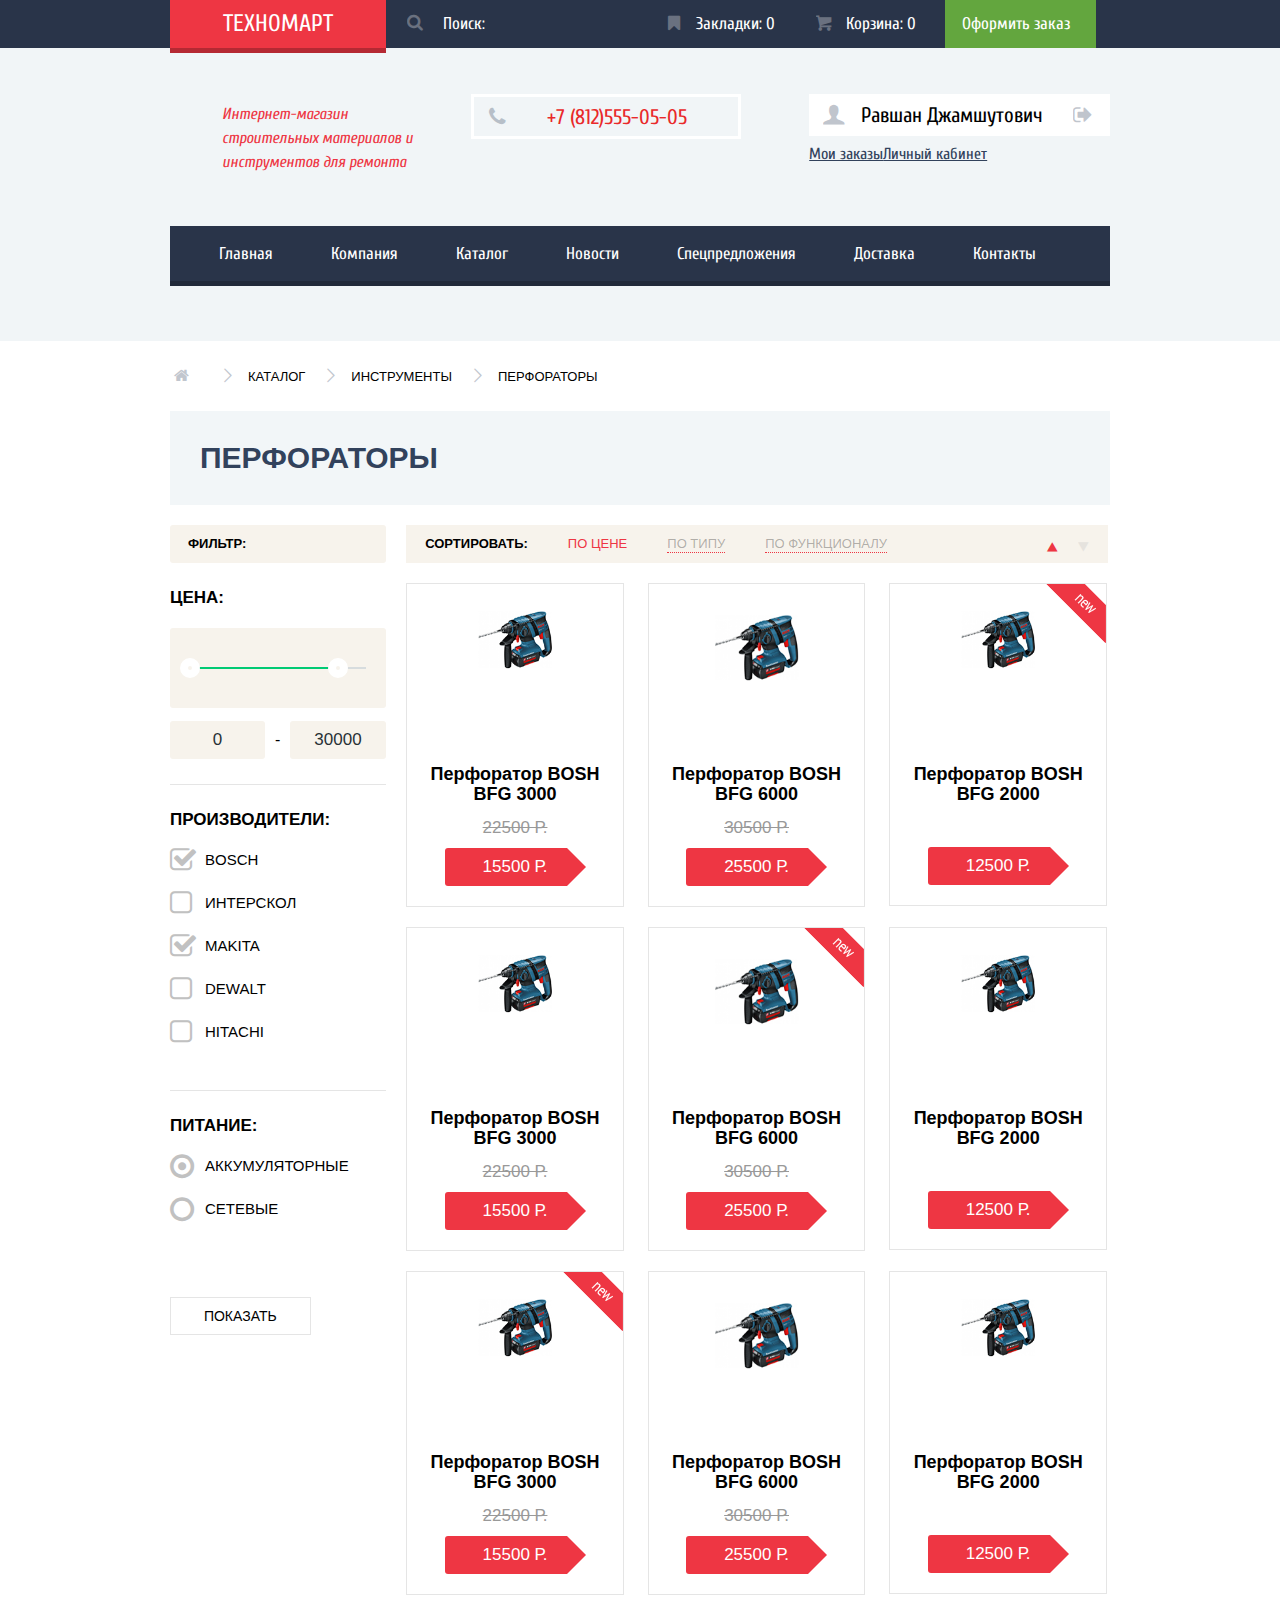
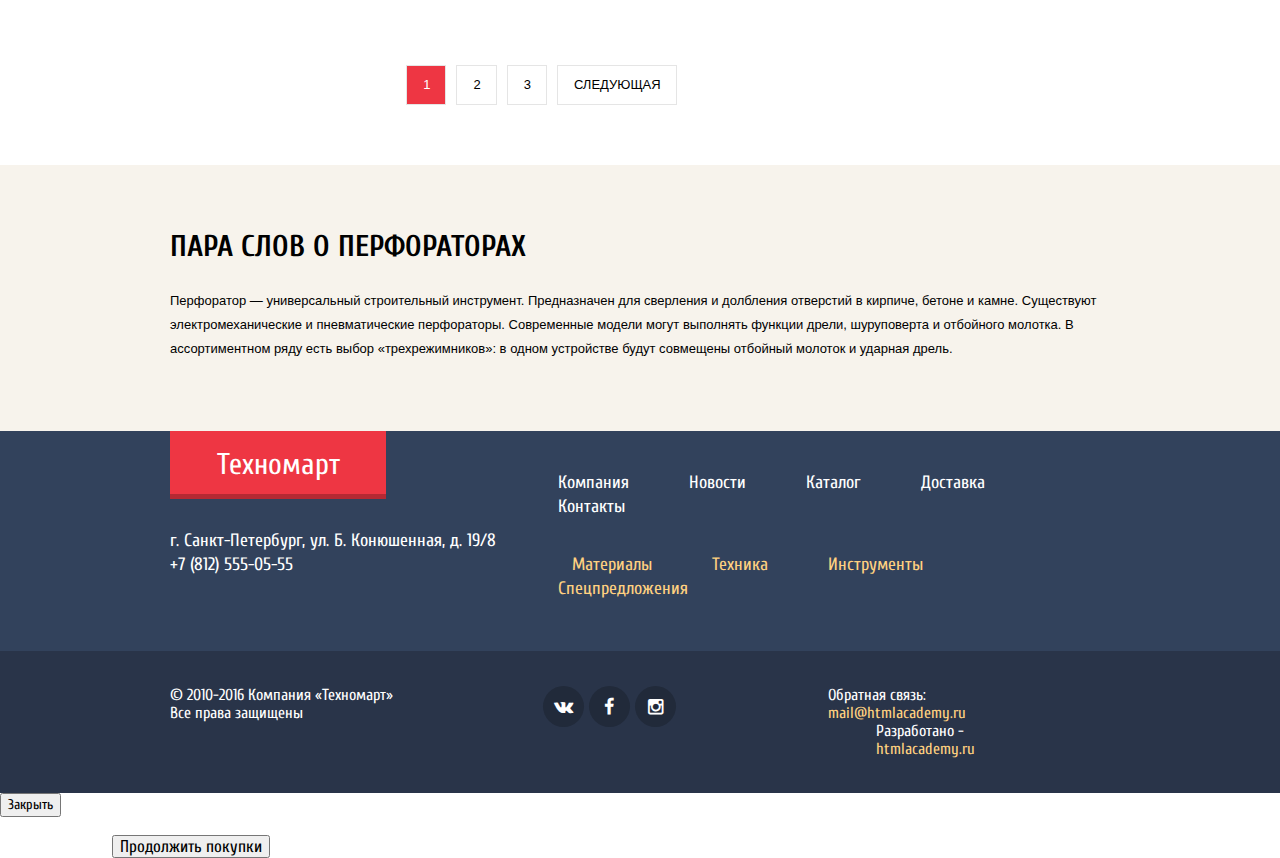
==== catalog-perforator.html @ 3d369505 "changes logged user" ====
<!DOCTYPE html>
<html>
  <head>
    <meta charset="utf-8">
    <meta http-equiv="X-UA-Compatible" content="IE=edge,chrome=1">
    <title>Техномарт</title>
    <meta name="description" content="">
    <meta name="viewport" content="width=device-width">
    <link href="https://fonts.googleapis.com/css?family=Cuprum:400,400i,700,700i&subset=cyrillic" rel="stylesheet">
    <link href="https://fonts.googleapis.com/css?family=PT+Sans:400,700&subset=cyrillic" rel="stylesheet">
    <link rel="stylesheet" href="css/normalize.css">
    <link rel="stylesheet" href="css/style.css">
  </head>
  <body>
    <header class="page-header page-header--catalog">
     <div class="header-user-order clearfix">
      <div class="container">
        <div class="page-title">
          <a href="#" class="index-link">Техномарт</a>
        </div>
        <div class="search-form icon-search">
          <form action="#" method="get">
            <input  class="search-input" type="search" id="search" value="Поиск: ">
            <label for="search"></label>
          </form>
        </div>
        <a href="bookmarks.html" class="user-bookmarks icon-bookmark">Закладки: <span class="bookmarks-value">0</span></a>
        <a href="basket.html" class="user-basket icon-basket">Корзина: <span class="basket-value">0</span></a>        <a href="order.html" class="user-order-btn">Оформить заказ</a>
      </div>
     </div>
     <div class="container">
      <div class="header-user-block clearfix">
        <div class="shop-title">
          <p>Интернет-магазин строительных материалов и инструментов для ремонта<p>
        </div>
        <div class="shop-contact">
          <a href="tel:812 555 05 05" class="contact-phone icon-phone">+7 (812)555-05-05</a>
          <p class="contact-address">г. Санкт-Петербург, ул. Б. Конюшенная, д. 19/8</p>
        </div>
        <div class="shop-login" style="display: none;">
          <a href="#" class="btn login icon-login">Войти</a>
          <a href="#" class="btn register">Регистрация</a>
        </div>
        <div class="shop-logged">
          <a href="#" class="login icon-user">Равшан Джамшутович</a>
          <a href="#" class="logged-link order">Мои заказы</a>
          <span class="logged-link dotted"></span>
          <a href="#" class="logged-link account">Личный кабинет</a>
        </div>
      </div>
      <div class="header-page-menu">
        <nav class="header-menu">
          <ul>
            <li><a href="index.html">Главная</a></li>
            <li><a href="#">Компания</a></li>
            <li><a href="catalog.html">Каталог</a></li>
            <li><a href="#">Новости</a></li>
            <li><a href="#">Спецпредложения</a></li>
            <li><a href="#">Доставка</a></li>
            <li><a href="#">Контакты</a></li>
          </ul>
        </nav>
      </div>
     </div>
    </header>
    <main class="container">
      <nav class="breadcrumb">
        <a href="#" class="icon-home"></a>
        <a href="catalog.html" class="breadcrumb-link icon-right">Каталог</a>
        <a href="#" class="breadcrumb-link icon-right">Инструменты</a>
        <a class="breadcrumb-link icon-right">Перфораторы</a>
      </nav>
      <section class="page-content page-content--catalog clearfix">
        <h1 class="content-title">Перфораторы</h1>
        <aside class="content-filter ">
          <h2 class="filter-title">Фильтр:</h2>
          <form action="#" class="filter-product" method="get">
            <fieldset class="filter price-filter">
              <legend>Цена:</legend>
              <div class="range-controls">
                <div class="scale">
                  <div class="bar"></div>
                </div>
                <div class="toggle toggle-min"></div>
                <div class="toggle toggle-max"></div>
              </div>
              <div class="price-controls">
                <label for="min-price"><input type="text" name="min-price" id="min-price" value="0"></label>
                <span class="separator">-</span>
                <label for="max-price"><input type="text" name="max-price" id="max-price" value="30000"></label>
              </div>
            </fieldset>
            <fieldset class="filter filter-maker">
              <legend>Производители:</legend>
              <input class="maker-check" type="checkbox" name="maker" id="check-1" checked>
              <label for="check-1">Bosch</label>
              <input class="maker-check" type="checkbox" name="maker" id="check-2">
              <label for="check-2">Интерскол</label>
              <input class="maker-check" type="checkbox" name="maker" id="check-3" checked>
              <label for="check-3">Makita</label>
              <input class="maker-check" type="checkbox" name="maker" id="check-4">
              <label  for="check-4">Dewalt</label>
              <input class="maker-check" type="checkbox" name="maker" id="check-5">
              <label for="check-5">Hitachi</label>
            </fieldset>
            <fieldset class="filter filter-power">
              <legend>Питание:</legend>
              <input class="power-radio" type="radio" name="power" id="radio-1" checked>
              <label for="radio-1">Аккумуляторные</label>
              <input class="power-radio" type="radio" name="power" id="radio-2">
              <label for="radio-2">Сетевые</label>
            </fieldset>
            <button class="btn-submit" type="submit">Показать</button>
          </form>
        </aside>
        <section class="catalog-block">
          <div class="catalog-sort">
            <h2 class="sort-title">Сортировать:</h2>
            <a class="sort-item active-sort" href="#">По цене</a>
            <a class="sort-item" href="#">По типу</a>
            <a class="sort-item" href="#">По функционалу</a>
            <div class="arrow-block">
              <a class="arrow-item icon-up-dir active-arrow" href="#" ></a>
              <a class="arrow-item icon-down-dir" href="#" ></a>
            </div>
		      </div>
		      <div class="catalog-items catalog-items--perforators">
		        <article class="catalog-item catalog-item--perforators">
              <div class="item-hover">
                <a href="#" class="item item-buy icon-basket">Купить</a>
                <a href="#" class="item item-bookmark">В закладки</a>
              </div>
              <div class="catalog-item-img">
                <img width="127" height="112" src="img/catalog-item-2.png" alt="Перфоратор BOSH BFG 9000">
              </div>
              <h3 class="catalog-item-title">Перфоратор BOSH BFG 3000</h3>
              <p class="discount">22500 Р.</p>
              <p class="price">15500 Р.</p>
            </article>
            <article class="catalog-item catalog-item--perforators">
              <div class="item-hover">
                <a href="#" class="item item-buy icon-basket">Купить</a>
                <a href="#" class="item item-bookmark">В закладки</a>
              </div>
              <div class="catalog-item-img">
                <img width="144" height="128" src="img/catalog-item-3.png" alt="Перфоратор BOSH BFG 6000">
              </div>
              <h3 class="catalog-item-title">Перфоратор BOSH BFG 6000</h3>
              <p class="discount">30500 Р.</p>
              <p class="price">25500 Р.</p>
            </article>
            <article class="catalog-item catalog-item--perforators new">
              <div class="item-hover">
                <a href="#" class="item item-buy icon-basket">Купить</a>
                <a href="#" class="item item-bookmark">В закладки</a>
              </div>
              <div class="catalog-item-img">
                <img width="127" height="112" src="img/catalog-item-2.png" alt="Перфоратор BOSH BFG 9000">
              </div>
              <h3 class="catalog-item-title">Перфоратор BOSH BFG 2000</h3>
              <p class="discount"></p>
              <p class="price">12500 Р.</p>
          </article>
          <article class="catalog-item catalog-item--perforators">
              <div class="item-hover">
                <a href="#" class="item item-buy icon-basket">Купить</a>
                <a href="#" class="item item-bookmark">В закладки</a>
              </div>
              <div class="catalog-item-img">
                <img width="127" height="112" src="img/catalog-item-2.png" alt="Перфоратор BOSH BFG 9000">
              </div>
              <h3 class="catalog-item-title">Перфоратор BOSH BFG 3000</h3>
              <p class="discount">22500 Р.</p>
              <p class="price">15500 Р.</p>
            </article>
            <article class="catalog-item catalog-item--perforators new">
              <div class="item-hover">
                <a href="#" class="item item-buy icon-basket">Купить</a>
                <a href="#" class="item item-bookmark">В закладки</a>
              </div>
              <div class="catalog-item-img">
                <img width="144" height="128" src="img/catalog-item-3.png" alt="Перфоратор BOSH BFG 6000">
              </div>
              <h3 class="catalog-item-title">Перфоратор BOSH BFG 6000</h3>
              <p class="discount">30500 Р.</p>
              <p class="price">25500 Р.</p>
            </article>
            <article class="catalog-item catalog-item--perforators">
              <div class="item-hover">
                <a href="#" class="item item-buy icon-basket">Купить</a>
                <a href="#" class="item item-bookmark">В закладки</a>
              </div>
              <div class="catalog-item-img">
                <img width="127" height="112" src="img/catalog-item-2.png" alt="Перфоратор BOSH BFG 9000">
              </div>
              <h3 class="catalog-item-title">Перфоратор BOSH BFG 2000</h3>
              <p class="discount"></p>
              <p class="price">12500 Р.</p>
          </article>
          <article class="catalog-item catalog-item--perforators new">
              <div class="item-hover">
                <a href="#" class="item item-buy icon-basket">Купить</a>
                <a href="#" class="item item-bookmark">В закладки</a>
              </div>
              <div class="catalog-item-img">
                <img width="127" height="112" src="img/catalog-item-2.png" alt="Перфоратор BOSH BFG 9000">
              </div>
              <h3 class="catalog-item-title">Перфоратор BOSH BFG 3000</h3>
              <p class="discount">22500 Р.</p>
              <p class="price">15500 Р.</p>
            </article>
            <article class="catalog-item catalog-item--perforators">
              <div class="item-hover">
                <a href="#" class="item item-buy icon-basket">Купить</a>
                <a href="#" class="item item-bookmark">В закладки</a>
              </div>
              <div class="catalog-item-img">
                <img width="144" height="128" src="img/catalog-item-3.png" alt="Перфоратор BOSH BFG 6000">
              </div>
              <h3 class="catalog-item-title">Перфоратор BOSH BFG 6000</h3>
              <p class="discount">30500 Р.</p>
              <p class="price">25500 Р.</p>
            </article>
            <article class="catalog-item catalog-item--perforators">
              <div class="item-hover">
                <a href="#" class="item item-buy icon-basket">Купить</a>
                <a href="#" class="item item-bookmark">В закладки</a>
              </div>
              <div class="catalog-item-img">
                <img width="127" height="112" src="img/catalog-item-2.png" alt="Перфоратор BOSH BFG 9000">
              </div>
              <h3 class="catalog-item-title">Перфоратор BOSH BFG 2000</h3>
              <p class="discount"></p>
              <p class="price">12500 Р.</p>
            </article>
		      </div>
		      <div class="catalog-pagination">
            <a href="#" class="pagination-item pagination-active">1</a>
            <a href="#" class="pagination-item">2</a>
            <a href="#" class="pagination-item">3</a>
            <a href="#" class="pagination-item">Следующая</a>
          </div>
        </section>
      </section>
    </main>
    <section class="about-catalog">
      <div class="container">
        <h2 class="about-title">Пара слов о перфораторах</h2>
        <p class="about-text">
          Перфоратор — универсальный строительный инструмент. Предназначен для сверления и долбления отверстий в кирпиче, бетоне и камне. Существуют электромеханические и пневматические перфораторы. Современные модели могут выполнять функции дрели, шуруповерта и отбойного молотка. В ассортиментном ряду есть выбор «трехрежимников»: в одном устройстве будут совмещены отбойный молоток и ударная дрель.
        </p>
      </div>
    </section>
    <section class="footer-menu clearfix">
      <div class="container">
        <div class="menu-title">
          <a href="#" class="menu-link index-link">Техномарт</a>
        </div>
        <ul class="footer-list">
          <li><a href="#">Компания</a></li>
          <li><a href="#">Новости</a></li>
          <li><a href="#">Каталог</a></li>
          <li><a href="#">Доставка</a></li>
          <li><a href="#">Контакты</a></li>
        </ul>
        <div class="address">
          <p class="address-text">г. Санкт-Петербург, ул. Б. Конюшенная, д. 19/8<br><a href="tel:812 555 05 55" class="address-tel">+7 (812) 555-05-55</a></p>
        </div>
        <ul class="footer-list footer-list--good">
          <li><a href="#">Материалы</a></li>
          <li><a href="#">Техника</a></li>
          <li><a href="#">Инструменты</a></li>
          <li><a href="#">Спецпредложения</a></li>
        </ul>
      </div>
    </section>
    <footer class="page-footer clearfix">
      <div class="container">
        <div class="footer-copyright">
          <p>&copy; 2010-2016 Компания &laquo;Техномарт&raquo;<br>Все права защищены</p>
        </div>
        <div class="footer-social">
          <a href="#" class="social icon-vk"></a>
          <a href="#" class="social icon-facebook"></a>
          <a href="#" class="social icon-instagramm"></a>
        </div>
        <div class="feedback clearfix">
          <p class="feedback-text">Обратная связь:<a href="mailto:mail@htmlacademy.ru" class="feedback-link">mail@htmlacademy.ru</a></p>
          <p class="feedback-text">Разработано - <a href="https://htmlacademy.ru" class="feedback-link">htmlacademy.ru</a></p>
        </div>
      </div>      
    </footer>
    <div class="modal-catalog">
       <button class="modal-catalog--close" type="button">Закрыть</button>
       <div class="modal-catalog__text">
        <p>Товар добавлен в корзину!</p>
       </div>
       <div class="modal-catalog__button">
         <a href="make_order.html" class="modal-catalog__order btn">Оформить заказ</button>
         <button class="modal-catalog__close btn" type="button">Продолжить покупки</button>
      </div> 
    </div>
  </body>
</html>
---- css/style.css ----
@font-face {
  font-weight: normal;
  font-style: normal;

  font-family: "symbols-technomart";
  src: url("../fonts/symbols-technomart.woff") format("woff"),
       url("../fonts/symbols-technomart.woff2") format("woff2");
}

[class^="icon-"]::before,
[class*=" icon-"]::before {
  display: inline-block;
  width: 1em;
  margin-right: 0.8em;
  margin-left: 0.2em;

  font-weight: normal;
  line-height: 1em;
  font-family: "symbols-technomart";
  text-align: center;
  text-transform: none;
  text-decoration: inherit;
  font-style: normal;
  font-variant: normal;

  speak: none;
  opacity: 0.3;
  -webkit-transition: all 0.2s linear;
  transition: all 0.2s linear;
}

[class^="icon-"]:hover::before,
[class*=" icon-"]:hover::before {
  opacity: 1;
}

[class^="icon-"]:active::before,
[class*=" icon-"]:active::before {
  opacity: 0.5;
}

.icon-left::before { content: "\3c"; } /* "&lt;" */
.icon-right::before { content: "\3e"; } /* "&gt;" */
.icon-basket::before { content: "\62"; } /* "b" */
.icon-facebook::before { content: "\66"; } /* "f" */
.icon-twitter::before { content: "\74"; } /* "t" */
.icon-vk::before { content: "\76"; } /* "v" */
.icon-up::before { content: "\2c4"; } /* "˄" */
.icon-down::before { content: "\2c5"; } /* "˅" */
.icon-left-big::before { content: "\2190"; } /* "←" */
.icon-right-big::before { content: "\2192"; } /* "→" */
.icon-login::before { content: "\2386"; } /* "⎆" */
.icon-logout::before { content: "\241b"; } /* "␛" */
.icon-up-dir::before { content: "\25b2"; } /* "▲" */
.icon-down-dir::before { content: "\25bc"; } /* "▼" */
.icon-circle::before { content: "\25cb"; } /* "○" */
.icon-circle-dot::before { content: "\25cf"; } /* "●" */
.icon-star::before { content: "\2605"; } /* "★" */
.icon-check-off::before { content: "\2610"; } /* "☐" */
.icon-check-on::before { content: "\2611"; } /* "☑" */
.icon-youtube::before { content: "\f39e"; } /* "" */
.icon-home::before { content: "🏠"; } /* "\1f3e0" */
.icon-user::before { content: "👨"; } /* "\1f468" */
.icon-phone::before { content: "📞"; } /* "\1f4de" */
.icon-instagramm::before { content: "📷"; } /* "\1f4f7" */
.icon-search::before { content: "🔍"; } /* "\1f50d" */
.icon-bookmark::before { content: "🔖"; } /* "\1f516" */

body {
  margin: 0;
  padding: 0;

  font-weight: 400;
  font-size: 14px;
  line-height: 18px;
  font-family: 'Cuprum', 'Arial', sans-serif;
  color: #fff;
}

.container {
  max-width: 960px;
  margin: 0 auto;
  padding: 0 10px;
}

h1, h2, h3, p {
  margin: 0;
}

a {
  display: block;

  font-size: 17px;
  line-height: 17px;
  text-decoration: none;
  color: #ffffff;

  -webkit-transition: all 0.2s linear;

  transition: all 0.2s linear;
}

ul {
  margin: 0;
  padding: 0;
  list-style: none;
}

.link {
  padding: 11px 0 9px;

  font-size: 14px;
  line-height: 18px;
  text-align: center;
  text-transform: uppercase;

  background: #ee3643;
  border-radius: 3px;
}

.link:hover {
  background: #ca2c37;
}

.link:active {
  background: #ba2732;
}

.new::before {
  content: '';
  position: absolute;
  top: 0;
  right: 0;
  z-index: 10;

  width: 60px;
  height: 60px;

  background: url(../img/new-figure.png) no-repeat;
}

.sizer-content {
  width: 31.9%;
}

.sizer-catalog {
  width: 23%;
}

.clearfix::after {
  content: '';

  display: table;
  clear: both;
}

/*====Style Header====*/
.page-header {
  margin-bottom: 60px;
  padding-bottom: 60px;

  font-size: 0;

  background: #f1f5f7;
}

.header-user-order {
  margin-bottom: 46px;

  background: #293449;
}

.header-user-order .page-title,
.header-user-order a,
.header-user-order .search-form,
.header-user-order form{
  display: inline-block;
  vertical-align: top;
}

.header-user-order .page-title {
  width: 23%;

  text-align: center;

  background: #ee3643;
  box-shadow: 0 5px 0 #b52933;
}

.header-user-order .page-title:hover {
  background: #ca2c37;
  box-shadow: 0 5px 0 #9a212a;
}

.header-user-order .page-title:active {
  background: #ba2732;
  box-shadow: 0 5px 0 #8e1e26;
}

.page-title .index-link {
  padding: 12px 0 12px;

  font-size: 24px;
  line-height: 24px;
  text-transform: uppercase;
}

.header-user-order .search-form {
  width: 27.5%;
  padding: 14px 17px 10px;

  font-size: 17px;
  line-height: 18px;
}

.search-form .search-input {
  font-size: 17px;
  line-height: 18px;
  color: #fff;

  background: transparent;
  border: none;
  outline: none;
}

.search-form:hover,
.header-user-order .user-bookmarks:hover,
.header-user-order .user-basket:hover {
  background: #212a3a;
}

.header-user-order .user-bookmarks:active,
.header-user-order .user-basket:active {
  opacity: 0.5;
}

.header-user-order .user-bookmarks,
.header-user-order .user-basket,
.header-user-order .user-order-btn {
  width: 16%;
  padding: 15px 17px 15px;

  font-size: 17px;
  line-height: 18px;
}

.header-user-order .user-order-btn {
  background: #63a63e;
}

.header-user-order .user-order-btn:hover {
  background: #5fbb2d;
}

.header-user-order .user-order-btn:active {
  opacity: 0.6;
}

.header-user-block {
  margin-bottom: 44px;
}

.header-user-block .shop-title {
  float: left;
  width: 32%;
  padding: 8px 52px;

  font-size: 16px;
  font-weight: inherit;
  line-height: 24px;
  font-style: italic;
  color: #ee3643;
}

.header-user-block .shop-contact {
  float: left;
  width: 28.7%;

  text-align: center;
}

.shop-contact .contact-phone {
  padding: 9px 0 9px;
  padding-right: 42px;

  font-size: 21px;
  line-height: 18px;
  color: #e9292a;

  border: 3px solid #fff;
}

.shop-contact .contact-address {
  font-size: inherit;
  line-height: 24px;
  color: #000;
}

.shop-contact .icon-phone::before,
.shop-contact .icon-phone:hover::before {
  margin-right: 40px;

  color: #b7bfc8;
  opacity: 1;
}


.header-user-block .shop-login {
  float: right;
  width: 31%;
}

.shop-login .btn {
  display: inline-block;
  padding: 12px 25px;

  font-size: 21px;
  line-height: 18px;
  color: #000;

  background: hsl(0, 0%, 100%);
}

.shop-login .btn:hover {
  color: #ee3643;
}

.shop-login .btn:hover::before {
  color: #32425c;
}

.shop-login .btn:active {
  color: rgba(0, 0, 0, 0.6);
}

.shop-login .login {
  margin-right: 10px;
  padding-left: 14px;
  padding-right: 23px;
}

.shop-login .login:before {
  margin-right: 14px;
}

.shop-login .register {
  padding: 14px 25px 13px;
}

.header-page-menu {
  background: #293449;
}

.header-menu ul {
  margin: 0;
  padding: 0 20px;
  list-style: none;

  box-shadow: 0 5px 0 0 #212a3a;
}

.header-menu li {
  display: inline-block;
  vertical-align: top;
  font-size: 0;
}

.header-menu a {
  padding: 19px 29px;

  font-size: 17px;
  line-height: 17px;
}

.header-menu a:hover {
  background: #212a3a;
}

.header-menu a:active {
  opacity: 0.6;
}

/*====Main Content====*/
.page-content {
  margin-bottom: 53px;

  font-size: 0;
}

.page-content article {
  display: inline-block;
  vertical-align: top;
}

.page-content .content-item {
  position: relative;

  padding: 20px 24px;
  margin-right: 20px;
  margin-bottom: 20px;

  font-size: 24px;
  font-weight: 700;
  line-height: 30px;

  background-repeat: no-repeat;
  background-position: bottom 27px right 43px;

}

.page-content .content-item:nth-child(3n),
.page-content .item_grn {
  margin-right: 0;
}

.item_ylw {
  background: #f6b22d;
  background-image: url(../img/paint-item.png);
}

.item_ylw:last-of-type {
  margin-right: 0;
  margin-bottom: 0;

  background-image: url(../img/auto-item.png);
  background-position: bottom 28px right 31px;
}

.item_bl {
  background: #4aafde;
  background-image: url(../img/dril-item.png);
  background-position: bottom 29px right 28px;
}

.item_prl {
  background: #cc79d1;
  background-image: url(../img/tractor-item.png);
  background-position: bottom 30px right 31px;
}

.item_grn {
  background: #85d179;
  background-image: url(../img/basket-item.png);
  background-position: bottom 25px right 45px;
}

.content-item .item-btn {
  width: 135px;
  margin-top: 15px;
  padding: 10px 0;

  font-size: 14px;
  line-height: 18px;
  text-transform: uppercase;
  text-align: center;

  background: rgba(0, 0, 0, 0.1);
  border-radius: 3px;
}

.content-item .item-btn:hover {
  background: rgba(0, 0, 0, 0.2);
}

.content-item .item-btn:active {
  background: rgba(0, 0, 0, 0.3);
}

.page-content .slider {
  position: relative;

  float: left;
  width: 65.9%;
  margin-right: 20px;
  overflow: hidden;
}


.slider .btn {
  position: absolute;

  width: 22px;
  height: 40px;

  background: url(../img/spritesheet.png) no-repeat;
  border: none;
  outline: none;
  cursor: pointer;
}

.slider .btn-left {
  top: 50%;
  left: 25px;

  margin-top: -20px;

  background-position: -9px -9px;
}

.slider .btn-right {
  top: 50%;
  right: 25px;

  margin-top: -20px;

  background-position: -52px -9px;
}

.slider .slide-dots {
  position: absolute;
  left: 50%;
  bottom: 36px;

  margin-left: -15px;

  width: 30px;
  height: 10px;
}

.slide-dots .dots {
  display: inline-block;

  width: 10px;
  height: 10px;
  margin-right: 10px;

  background: #fff;
  border: 2px solid #fff;
  border-radius: 50%;
}

.slide-dots .dots:last-child {
  margin-right: 0;
}

.dot-active {
  background: #ee3643;
}

.slider .slider-inner {
  font-size: 0;
}

.slider-inner .slide {
  display: none;
  vertical-align: top;
  width: 100%;
  min-height: 266px;
  padding: 20px 25px;

  background: url(../img/slide-1.png) no-repeat 100% 100%;
}

.slider-inner .slide:last-of-type {
  background-image: url(../img/slide-2.png);
}

.slide .slide-title {
  margin-bottom: 10px;

  font-size: 36px;
  font-weight: 700;
  line-height: 32px;
  text-transform: uppercase;
}

.slide .slide-desc {
  font-size: 18px;
  line-height: 24px;
  font-family: 'PTsans', sans-serif;
}

.slide .slide-btn {
  position: absolute;
  bottom: 20px;

  width: 195px;
}

.slider-inner .slide-show {
  display: block;
}

/*====Popular Good====*/
.popular-good {
  margin-bottom: 20px;
}

.popular-header {
  width: 100%;
  margin-bottom: 20px;
  padding: 25px 25px 25px 30px;

  background: #f7f3ec;
}

.popular-header .popular-title {
  float: left;
  margin-top: 5px;

  font-size: 30px;
  line-height: 1em;
  text-transform: uppercase;
  color: #32425c;
}

.popular-header .popular-link {
  float: right;
  width: 253px;
}

.popular-good .catalog-items {
  font-size: 0;
}

.catalog-items .catalog-item {
  position: relative;

  display: inline-block;
  vertical-align: top;
  margin-right: 20px;

  font-family: 'PTsans', sans-serif;
  text-align: center;

  border: 1px solid #e5e5e5;
}

.catalog-item:nth-child(4n) {
  margin-right: 0;
}

.catalog-item .item-hover {
  position: absolute;
  top: 0;
  left: 0;

  display: none;
  width: 100%;
  height: 175px;
  padding: 40px 0;

  text-align: center;
  text-transform: uppercase;

  background: #fff;
}

.item-hover .item {
  width: 141px;
  margin: 0 auto;
  padding: 10px;

  font-size: 14px;
  font-family: 'Cuprum', sans-serif;
  line-height: 18px;
  color: #fff;
  text-align: center;

  border-radius: 3px;
}

.item-hover .item-buy {
  margin-bottom: 7px;

  color: #fff;
  text-align: left;

  background: #63a63e;
  box-shadow: inset  0 -3px 0 0 #367315;
}

.item-hover .item-buy::before {
  margin-right: 25px;  
}

.item-hover .item-buy:hover {
  background-color: #5fbb2d;
}

.item-hover .item-buy:active {
  background-color: #518534;
  box-shadow: none;
}

.item-hover .item-bookmark {
  padding: 7px;
  color: #32425c;
  background: #fff;
  border: 3px solid #63a63e;
}

.item-hover .item-bookmark:hover {
  border-color: #32425c;
}

.item-hover .item-bookmark:active {
  border-color: #32425c;
  opacity: 0.3;
}

.catalog-item .catalog-item-img {
  width: 100%;
  height: 175px;

  margin-bottom: 5px;
}

.catalog-item-img img {
  max-width: 100%;
}

.catalog-item .catalog-item-title {
  padding: 0 20px;
  margin-bottom: 15px;

  font-size: 18px;
  line-height: 20px;
  color: #000;
}

.catalog-item .discount {
  min-height: 17px;
  margin-bottom: 11px;

  font-size: 17px;
  line-height: 18px;
  color: #999;
  text-decoration: line-through;
}

.catalog-item .price {
  position: relative;
  width: 141px;
  padding: 10px 0 11px;
  margin: 0 auto 20px;;

  font-size: 17px;
  line-height: 17px;

  background: #ee3643;
  border-radius: 3px;
  cursor: default;
}

.catalog-item .price::after {
  content: '';

  position: absolute;
  top: 0;
  right: -19px;

  width: 0;
  height: 0;
  border: 19px solid #fff;
  border-left-color: #ee3643;
}

.catalog-item:hover .item-hover {
  display: block;
}

.catalog-item:hover {
  box-shadow: 0 10px 25px rgba(41, 52, 73, 0.5);
}
}

/*====Popular Maker====*/
.popular-maker {
  margin-bottom: 65px;
}

.popular-maker .maker-block {
  font-size: 0;
}

.maker-block .maker-link {
  display: inline-block;
  vertical-align: top;
  width: 220px;
  height: 145px;
  margin-right: 20px;
  margin-bottom: 20px;

  border: 1px solid #e5e5e5;
}

.maker-block .maker-link:nth-child(4n) {
  margin-right: 0;
}

/*====Service====*/
.service {
  margin-bottom: 80px;
  padding-top: 1px;  
  background: #f2f6f8;  
}

.service .service-text{
   margin-top: 65px;
   margin-bottom: 25px;
}

.service-text .service-title {
  margin-bottom: 35px;

  font-size: 30px;
  line-height: 24px;
  color: #000;
  text-transform: uppercase;
}

.service-text .service-desc {
  margin-bottom: 15px;

  font-size: 13px;
  font-family: 'PTsans', sans-serif;
  line-height: 24px;
  color: #000;
}

.features-tab input {
  display: none;
}

.service-features .tab-controls {
  position: relative;
  float: left;
  width: 25.5%;
  padding: 48px 0;
  margin-right: 80px;
}

.service-features .tab-controls::before {
  content: '';
  position: absolute;
  top: 0;
  bottom: 0;
  right: 0;
  z-index: 10;

  width: 10px;

  background: url(../img/shadow.png) no-repeat 0 0; 
}

.tab-controls .tab-toggle {
  display: block;
  width: 100%;
  padding: 15px 22px 16px;

  font-size: 21px;
  line-height: 30px;  

  background: #32425c;
  box-shadow: inset 0 -1px 0 #293449;
}

.tab-controls .tab-toggle:hover {
  background: #293449;
} 

.tab-1:checked ~ .tab-controls .toggle-1,
.tab-2:checked ~ .tab-controls .toggle-2,
.tab-3:checked ~ .tab-controls .toggle-3 {
  color: #32425c;
  background: #fff;
  box-shadow: none;
}

 .service-features .features-desc{
  float: right;
  width: 65.9%;
}

.features-desc .desc-block {
  width: 100%;
  min-height: 330px;
  padding: 48px 0 0;  
}

.desc-block .desc-wrapp {
  width: 44.3%;
}

.desc-wrapp .desc-title {
  margin-bottom: 30px;

  font-size: 36px;
  line-height: 24px;
  color: #32425c;
  text-transform: uppercase;
}

.desc-wrapp .desc-text {  
  font-size: 13px;
  font-family: 'PTsans', sans-serif;
  line-height: 24px;
  color: #000;
}

.desc--credit .desc-text {
  margin-bottom: 30px;
}

.desc--guarantee .desc-wrapp {
  width: 61%;
}

.desc-wrapp .desc-link {
  width: 71%;
}

.desc--deliver {
  display: none;

  background: url(../img/service-auto.png) no-repeat;
  background-position: top 72px right 0;
}

.desc--guarantee{
  display: none;  

  background: url(../img/service-guarantee.png) no-repeat;
  background-position: top 48px right 0;  
}

.desc--credit {
  display: none;

  background: url(../img/service-credit.png) no-repeat;
  background-position: top 48px right 0  
} 

.tab-1:checked ~ .features-desc .desc--deliver,
.tab-2:checked ~ .features-desc .desc--guarantee,
.tab-3:checked ~ .features-desc .desc--credit {
  display: block;
}

/*====About Company====*/
.about-comp {
  margin-bottom: 80px;
  color: #000;
}

.about-comp .company {
  float: left;
  width: 57%;  
}

.about-comp .company-title {
  margin-bottom: 25px;

  font-size: 30px;
  text-transform: uppercase;  
}

.about-comp .company-text {
  margin-bottom: 25px;

  font-size: 13px;
  font-family: "PTsans",sans-serif;
  line-height: 24px;  
}

.company .company-text:nth-of-type(2) {
  margin-bottom: 0;
}

.company .company-list {  
  margin-bottom: 35px;  
}

.company-list li {
  position: relative;
  margin-bottom: 20px;
  padding-left: 35px;

  font-size: 18px;
  line-height: 20px;
  font-weight: 700;
}

.company-list li::before {
  content: '';
  position: absolute;
  top: 50%;
  left: 0;

  width: 25px;
  height: 2px;
  margin-top: -2px;

  background: #ee3643;
}

.company .company-more {
  width: 41%;
}

.about-comp .company-contact {
  float: right;
  width: 32%;
}

.company-contact .company-text {  
  margin-bottom: 35px;
}

.company-contact .company-maps {
  width: 300px;
  height: 158px;
  margin-bottom: 40px;

  background: url(../img/img-map.png) no-repeat;
}

.company-maps iframe {
  border: 0;
  outline: 0;
}

/*====Footer====*/
.footer-menu {
  padding-bottom: 50px;

  background: #32425c;
}

.footer-menu a,
.footer-menu p {
  font-size: 18px;
  line-height: 24px;
}

.footer-menu .menu-title {
  float: left;
  width: 23%;

  text-align: center;

  background: #ee3643;
  box-shadow: inset 0 -5px 0 0 #b52933;
}

.menu-title .menu-link {  
  padding: 19px;

  font-size: 30px;
  line-height: 30px;
}

.footer-menu .menu-title:hover {
  background: #ca2c37;
  box-shadow: inset 0 -5px 0 #9a212a;
}

.footer-menu .menu-title:active {
  background: #ba2732;
  box-shadow: inset 0 -5px 0 #8e1e26;
}

.footer-menu .footer-list {
  float: right;
  width: 58.7%;
  margin-top: 40px;
  padding-bottom: 10px;

  font-size: 0;
}

.footer-list li {
  display: inline-block;
  vertical-align: bottom;
  margin-right: 60px;  
}

.footer-list li:last-child {
  margin-right: 0;
}

.footer-menu .address {
  float: left;
  width: 35%;
  margin-top: 30px;  
}

.footer-menu .footer-list--good {  
  margin-top: 24px;  
  padding: 0;  
}

.footer-list--good a {
  color: #ffd180;
}

.footer-list--good li:first-child {
  margin-left: 14px;
}

.footer-list a:hover {
  text-decoration: underline;
}

.footer-list a:active {
  opacity: 0.5;
}

.page-footer {
  padding: 35px 0;

  font-size: 16px;
  line-height: 18px;

  background: #293449;
}

.page-footer .footer-copyright {
  float: left;
  width: 24%;
}

.page-footer .footer-social {
  float: left;
  width: 46%;

  font-size: 0;
  text-align: center;
}

.footer-social .social {
  display: inline-block;
  vertical-align: middle;
  width: 41px;
  height: 41px;  
  margin-right: 5px;
  padding-top: 12px;  

  font-size: 18px;
  line-height: 11px;
  text-align: center;

  background: #212a3a;
  border-radius: 50%;
  
}

.footer-social .social::before {
  margin: 0;
  padding: 0;

  opacity: 1;
}

.footer-social .social:hover,
.footer-social .social:active {
  background: #ee3643;
}

.page-footer .feedback {
  float: right;
  width: 30%;
}

.feedback .feedback-text {
  float: left;    
}

.feedback .feedback-text:last-child {
  margin-left: 48px;
}

.feedback-text .feedback-link {
  font-size: 16px;
  line-height: 18px;
  color: #ffd180;
}

.feedback-text .feedback-link:hover {
  text-decoration: underline;
}

.feedback-text .feedback-link:active {
  color: #ee3643;
}


/*====Styling Catalog====*/
.page-header--catalog {
  margin-bottom: 0;
}

.page-content--catalog {
  margin-bottom: 60px;

  font-size: 14px;
  font-family: 'PTsans', sans-serif;  
}

.shop-logged {
  float: right;
  width: 32%; 
}

.shop-logged .login {
  width: 100%;
  padding: 12px 10px;
   

  font-size: 21px;
  color: #000;

  background: #fff;
}

.shop-logged .login::before,
.shop-logged .login::after {
  font-style: 22px;
  line-height: 18px;

  color: #32425c;
}

.shop-logged .login::after {
  content: '\241b';  
  padding-left: 30px; 
  font-family: 'symbols-technomart';
  opacity: 0.3;  
}

.shop-logged .login:hover::after {
  opacity: 1;
}

.shop-logged .login:active,
.shop-logged .login:active::before,
.shop-logged .login:active::after {
  opacity: 0.3;
}

.shop-logged .logged-link {
  display: inline-block;
  vertical-align: top;
  margin-top: 10px;

  font-size: 16px;
  color: #32425c;
  text-decoration: underline;
}

.breadcrumb {
  margin-top: 25px;

  font-size: 0;
}

.breadcrumb a {
  display: inline-block;
  vertical-align: top;

  font-size: 13px;
  font-family: 'PTsans', sans-serif;
  line-height: 18px;
  text-transform: uppercase;
  color: #000;
}

.breadcrumb [class*="icon-"]::before,
.breadcrumb [class*="icon-"]:hover::before,
.breadcrumb [class*="icon-"]:active::before {
  font-size: 16px;
  line-height: 18px;
  color: #c1c6ce;
  opacity: 1;
}

.breadcrumb .breadcrumb-link {
  padding-left: 14px;
}

.page-content .content-title {
  width: 100%;
  margin-top: 25px;
  margin-bottom: 20px;
  padding: 32px 30px;

  font-size: 30px;
  line-height: 30px;
  color: #32425c;
  text-transform: uppercase;  

  background: #f2f6f8;
}

.content-filter {
  float: left;
  width: 23%;
  margin-right: 20px;

  text-transform: uppercase;
  color: #000;
}

.catalog-block {
  float: left;
  width: 74.7%;
}

.content-filter .filter-title {
  width: 100%;
  margin-bottom: 20px;
  padding: 10px 18px;  

  font-size: 13px;  
  line-height: 18px;
  color: #000;  

  background: #f7f3ec;
  border-radius: 3px;
}

.content-filter .filter {
  margin: 0;
  margin-bottom: 20px;
  padding: 0; 
  padding-bottom: 25px;

  border: none;
  border-bottom: 1px solid #e5e5e5;
  outline: none;
}

.content-filter .filter:last-of-type {
  margin-bottom: 30px;

  border-bottom: none;
}

.filter legend {  
  margin-bottom: 15px;

  font-size: 17px;  
  line-height: 30px;
  font-weight: 700;  
}

.price-filter .range-controls {
  position: relative;
  margin-bottom: 13px;

  width: 100%;
  padding: 39px 20px;

  background: #f7f3ec;
  border-radius: 3px;    
}

.range-controls .scale {
  height: 2px;

  background-color: #d7dcde;
}

.scale .bar {
  margin-right: 28px;
  height: 2px;

  background: #00ca74;
}

.toggle {
  position: absolute;

  width: 20px;
  height: 20px;

  border: 8px solid #fff;
  border-radius: 50%;
  background-color: #f7f3ec;
  cursor: pointer;
}

.toggle-min {
  top: 30px;
  left: 10px;
}

.toggle-max {
  top: 30px;
  right: 38px;
}

.price-controls {
  font-size: 0;
}

.price-controls label{
  display: inline-block;
  width: 44%;  
}

.price-controls .max-price {
  text-align: right;
}

.price-controls input {
  width: 100%;  
  padding: 10px;

  font-size: 17px;
  line-height: 18px;
  text-align: center;
  color: #283136;

  border: none;
  border-radius: 3px;  
  outline: none;
  background-color: #f7f3ec;
}

.price-controls .separator {
  margin: 0 10px;

  font-size: 16px;
  line-height: 18px;
}

.filter-maker input,
.filter-power input {
  display: none;
}

.filter-maker label,
.filter-power label {
  position: relative;

  display: block;
  margin-bottom: 23px;
  padding-left: 35px;

  font-size: 15px;
  line-height: 20px;
}

.filter-maker label::before,
.filter-power label::before {
  content: '\2610';
  position: absolute;

  top: 0;
  left: 0;
  
  width: 23px;
  height: 23px;

  font-size: 28px;  
  font-family: "symbols-technomart";
  color: #c1c1c1;
}

.maker-check:checked + label::before {
  content: '\2611';
}

.maker-check:disabled + label::before {
  opacity: 0.3;
}

.filter-power label::before {
  content: '\25cb';
}

.power-radio:checked + label::before {
  content: '\25cf';
}

.ower-radio:disabled + label::before {
  opacity: 0.3;
}

.content-filter .btn-submit {
  width: 65%;
  padding: 9px 0 9px;

  font-size: inherit;
  font-family: inherit;
  line-height: inherit;
  text-transform: uppercase;
  text-align: center;

  background: transparent;
  border: 1px solid #e5e5e5;
  outline: none;
}

.content-filter .btn-submit:hover {
  border-color: #bdc6ca;
}

.content-filter .btn-submit:active {
  border-color: #ee3643;
}

/*====Catalog====*/

.catalog-block .catalog-sort {
  display: inline-block;
  vertical-align: top;
  width: 100%;
  margin-bottom: 20px;
  padding: 10px 19px 6px;

  font-size: 0;
  font-weight: inherit;
  font-family: 'PTsans',sans-serif;
  line-height: 18px;
  text-transform: uppercase;

  background: #f7f3ec;
}

.catalog-sort .sort-title {
  display: inherit;
  margin: 0;
  margin-right: 40px;

  font-size: 13px;
  color: #000;  
}

.catalog-sort .sort-item {
  display: inherit;
  margin-right: 40px;

  font-size: 13px;  
  color: rgba(0, 0, 0, 0.3);
  border-bottom: 1px dotted #ee3643;
}

.catalog-sort .sort-item:hover {
  color: rgba(0, 0, 0, 1);
  border-bottom-style: solid;
}

.catalog-sort .sort-item:active {
  border: none;
}

.catalog-sort .active-sort {
  color: #ee3643;
  border: none;
}

.catalog-sort .active-sort:hover {
  border: none;
}

.catalog-sort .arrow-block {
  float: right;
}

.arrow-block .arrow-item {
  display: inline-block;
  vertical-align: top;
  margin-right: 20px;

  font-size: 23px;
  line-height: 20px;
  color: #c1c1c1;
}

.arrow-block .arrow-item:last-of-type {
  margin-right: 0;
}

.arrow-block .arrow-item:before {
  width: 11px;
  height: 11px;
  margin: 0;
}

.arrow-block .arrow-item:hover {
  color: rgba(0, 0, 0, 1);
}

.arrow-block .arrow-item:active::before {
  color: #ee3643;
  opacity: 1;
}

.arrow-block .active-arrow::before {
  color: #ee3643;
  opacity: 1;
}

.arrow-block .active-arrow:hover {
  color: #ee3643;
}

.catalog-items--perforators .catalog-item--perforators {
  width: 31%;
  margin-bottom: 20px;
  margin-right: 20px;
}

.catalog-items--perforators .catalog-item--perforators:nth-child(3n) {
  margin-right: 0;
}

.catalog-block .catalog-pagination {
  margin-top: 50px; 

  font-size: 0; 
}

.catalog-pagination .pagination-item {
  display: inline-block;
  vertical-align: top;
  padding: 10px 15px 10px 16px;
  margin-right: 10px;    

  font-size: 13px;
  font-family: 'PTSans', sans-serif;  
  line-height: 18px;
  color: #000;
  text-align: center;
  text-transform: uppercase;

  border: 1px solid #e5e5e5;
}

.catalog-pagination .pagination-item:hover {
  border-color: #bdc6ca;
}

.catalog-pagination .pagination-item:active {
  border-color: #ee3643;
}

.catalog-pagination .pagination-active {
  background: #ee3643;
  color: #fff;
}

.about-catalog {
  padding: 70px 0;

  line-height: 24px;
  color: #000;

  background: #f7f3ec;
}

.about-catalog .about-title {
  margin-bottom: 30px;

  font-size: 30px;  
  font-family: 'Cuprum',sans-serif;  
  text-transform: uppercase;
}

.about-catalog .about-text {
  font-size: 13px;  
  font-family: 'PTsans', sans-serif;
}
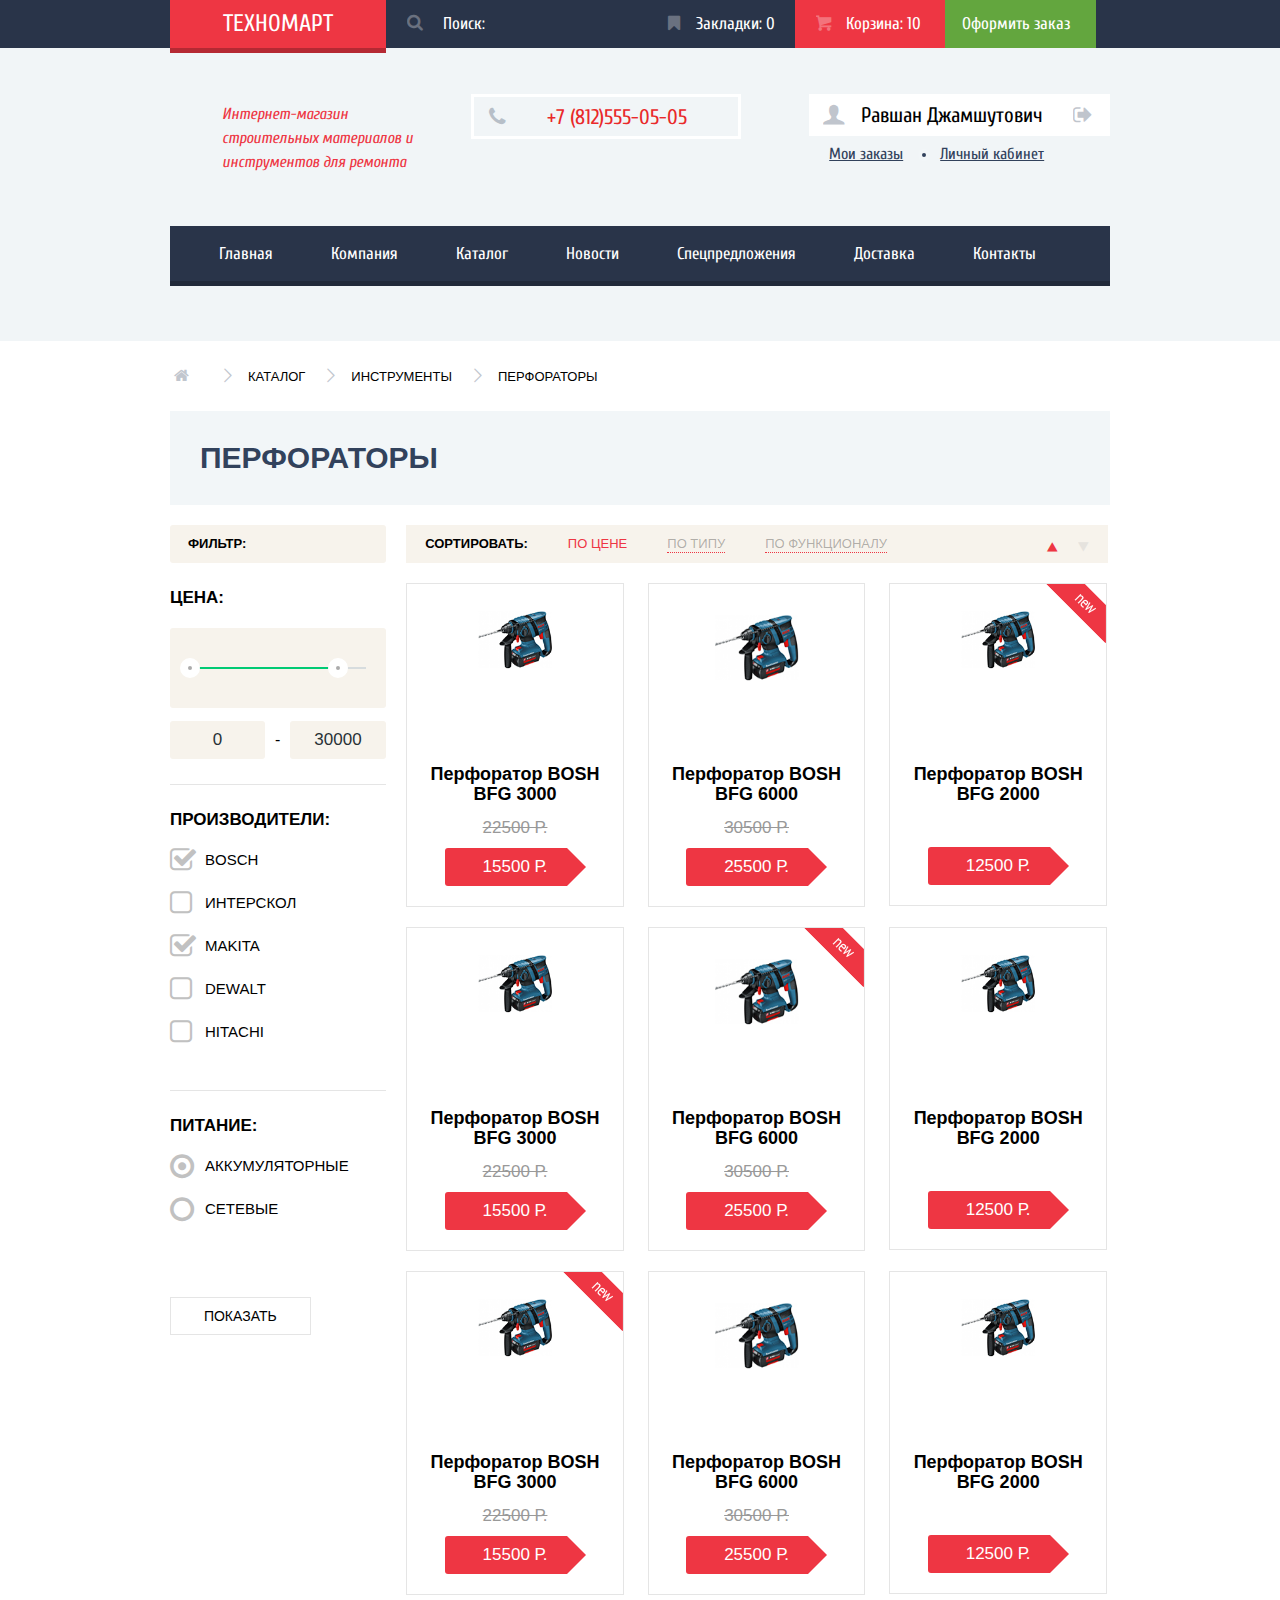
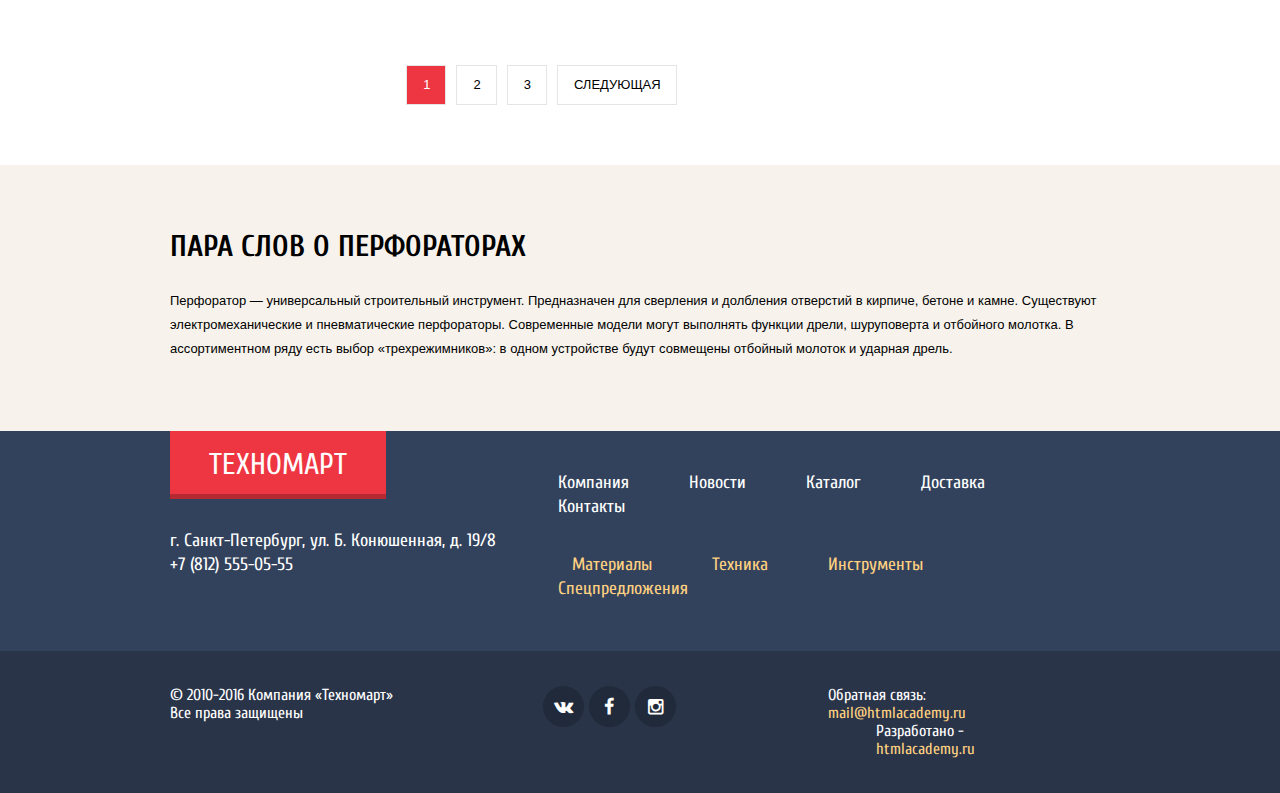
==== commit 701c237d: "markup modal content" ====
--- a/catalog-perforator.html
+++ b/catalog-perforator.html
@@ -25,7 +25,7 @@
           </form>
         </div>
         <a href="bookmarks.html" class="user-bookmarks icon-bookmark">Закладки: <span class="bookmarks-value">0</span></a>
-        <a href="basket.html" class="user-basket icon-basket">Корзина: <span class="basket-value">0</span></a>        <a href="order.html" class="user-order-btn">Оформить заказ</a>
+        <a href="basket.html" class="user-basket icon-basket basket-fill">Корзина: <span class="basket-value">10</span></a>        <a href="order.html" class="user-order-btn">Оформить заказ</a>
       </div>
      </div>
      <div class="container">
@@ -254,7 +254,7 @@
     <section class="footer-menu clearfix">
       <div class="container">
         <div class="menu-title">
-          <a href="#" class="menu-link index-link">Техномарт</a>
+          <a href="index.html" class="menu-link index-link">Техномарт</a>
         </div>
         <ul class="footer-list">
           <li><a href="#">Компания</a></li>
@@ -290,15 +290,16 @@
         </div>
       </div>      
     </footer>
-    <div class="modal-catalog">
-       <button class="modal-catalog--close" type="button">Закрыть</button>
+    <div class="modal-content modal-content--catalog">
+       <button class="modal-content--close" type="button">Закрыть</button>
        <div class="modal-catalog__text">
         <p>Товар добавлен в корзину!</p>
        </div>
-       <div class="modal-catalog__button">
-         <a href="make_order.html" class="modal-catalog__order btn">Оформить заказ</button>
-         <button class="modal-catalog__close btn" type="button">Продолжить покупки</button>
+       <div class="modal-content__button">
+         <a href="make_order.html" class="modal-catalog__btn">Оформить заказ</a>
+         <button class="modal-catalog__btn modal-catalog__btn--close " type="button">Продолжить покупки</button>
       </div> 
     </div>
+    <div class="modal-overlay"></div>
   </body>
 </html>
--- a/css/style.css
+++ b/css/style.css
@@ -244,6 +244,18 @@
   line-height: 18px;
 }
 
+.header-user-order .basket-fill {
+  background: #ee3643;
+}
+
+.header-user-order .basket-fill:hover {
+  background: #ca2c37;
+}
+
+.header-user-order .basket-fill:active {
+  background: #ba2732;
+}
+
 .header-user-order .user-order-btn {
   background: #63a63e;
 }
@@ -789,6 +801,17 @@
   margin-right: 0;
 }
 
+.maker-block .maker-link:hover {
+  box-shadow: 0 10px 25px 0 rgba(41, 52, 73, 0.5);
+}
+
+.maker-block .maker-link:active {
+  box-shadow: 0 4px 10px 0 rgba(41, 52, 73, 0.5);  
+}
+
+.maker-block .maker-link:active img {
+  opacity: 0.3;
+}
 /*====Service====*/
 .service {
   margin-bottom: 80px;
@@ -1049,6 +1072,7 @@
 
   font-size: 30px;
   line-height: 30px;
+  text-transform: uppercase;
 }
 
 .footer-menu .menu-title:hover {
@@ -1242,11 +1266,28 @@
 .shop-logged .logged-link {
   display: inline-block;
   vertical-align: top;
-  margin-top: 10px;
+  margin-top: 10px;    
 
   font-size: 16px;
   color: #32425c;
   text-decoration: underline;
+  text-align: center;
+}
+
+.shop-logged .dotted {
+  width: 12px;
+  height: 12px;
+  margin-top: 13px;
+  margin-right: 10px;
+
+  background: #32425c;
+  border-radius: 50%;
+  border: 4px solid #f2f6f8;  
+} 
+
+.order {
+  margin-left: 20px;
+  margin-right: 15px;
 }
 
 .breadcrumb {
@@ -1377,7 +1418,7 @@
 
   border: 8px solid #fff;
   border-radius: 50%;
-  background-color: #f7f3ec;
+  background-color: #ababab;
   cursor: pointer;
 }
 
@@ -1663,4 +1704,159 @@
 .about-catalog .about-text {
   font-size: 13px;  
   font-family: 'PTsans', sans-serif;
-}+}
+
+.modal-overlay {
+  position: fixed;
+  width: 100%;
+  height: 100%;
+  display: none;  
+
+  top: 0;
+  left: 0;
+  z-index: 10;
+  background: rgba(0, 0, 0, 0.5)
+}
+
+.modal-overlay-show {
+  display: block;
+}
+
+.modal-content {
+  position: absolute;
+  top: 420px;
+  left: 50%;
+  z-index: 20;
+
+  display: none;
+  width: 620px;
+  margin-left: -310px;
+
+  background: #fff;
+  box-shadow: 0 20px 40px 0 rgba(41, 52, 73, 0.75);
+  border-top: 7px solid #ee3643;
+}
+
+.modal-content--show {
+  display: block;
+}
+
+
+.modal-content--close {
+  position: absolute;
+  top: 5px;
+  right: 5px;
+
+  width: 25px;
+  height: 25px;
+  padding: 0;
+
+  font-size: 0;
+
+  background: #fff;
+  border: none;
+  outline: none;
+  cursor: pointer;
+}
+
+.modal-content--close::before,
+.modal-content--close::after {
+  content: "";
+  position: absolute;
+  top: 10px;
+  left: 0;
+
+  width: 25px;
+  height: 5px;
+
+  background: #ee3643;
+}
+
+.modal-content--close::before {
+  transform: rotate(-45deg);
+}
+
+.modal-content--close::after {
+  transform: rotate(45deg);
+}
+
+.modal-content--catalog .modal-catalog__text {
+  width: 100%;
+  padding: 50px 0;
+  padding-left: 100px;  
+}
+
+.modal-catalog__text p {
+  position: relative;  
+
+  font-size: 30px;
+  line-height: 65px;
+  color: #000;
+  text-align: center;
+}
+
+.modal-catalog__text p::before {
+  content: "";
+  position: absolute;
+  top: 0;
+  left: 0;
+
+  width: 65px;
+  height: 65px;
+
+  border-radius: 50%;
+  background: #63a63e url(../img/modal-check.png) no-repeat center center;
+}
+
+.modal-content__button {
+  width: 100%;
+  padding: 37px 80px;
+
+  font-size: 0;
+
+  background: #f7f3ec; 
+}
+
+.modal-content__button .modal-catalog__btn,
+.modal-content__button .modal-content__btn {
+  display: inline-block;
+  width: 47.8%;
+  margin-right: 20px;
+  padding: 10px 0;  
+
+  font-size: 14px;
+  line-height: 18px;
+  color: #fff;
+  text-align: center;
+  text-transform: uppercase;
+
+  background: #ee3643;
+  border-radius: 3px;
+  border: none;
+  outline: none;
+}
+
+.modal-content__button .modal-catalog__btn:nth-child(2n) {
+  margin-right: 0;
+}
+
+.modal-catalog__btn:hover,
+.modal-content__btn:hover {
+  background: #ca2c37;
+}
+
+.modal-catalog__btn:active,
+.modal-content__btn:active {
+  background: #ba2732;
+}
+
+.modal-content__button .modal-catalog__btn--close {
+  color: #000;
+  background: #fff;  
+  cursor: pointer;  
+}
+
+.modal-content__button .modal-catalog__btn--close:hover,
+.modal-content__button .modal-catalog__btn--close:active {
+  outline: 2px solid #000; 
+} 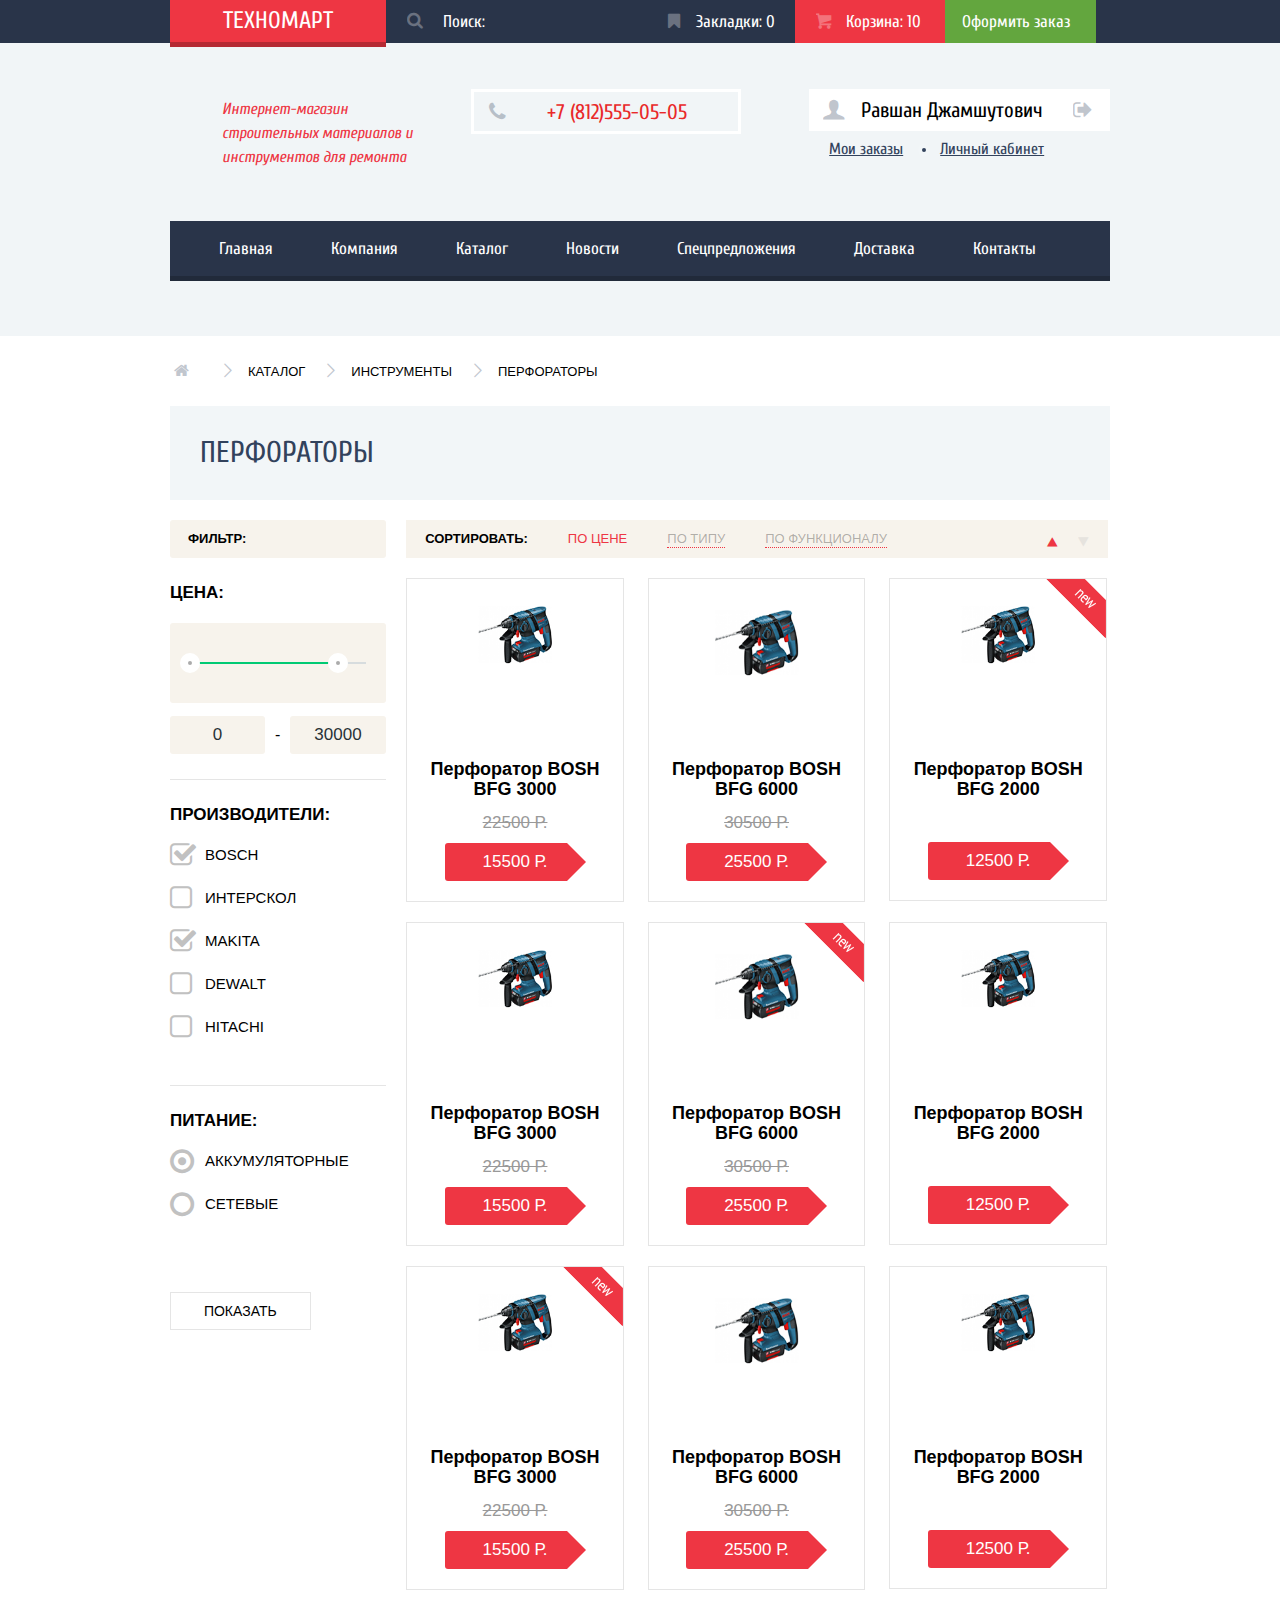
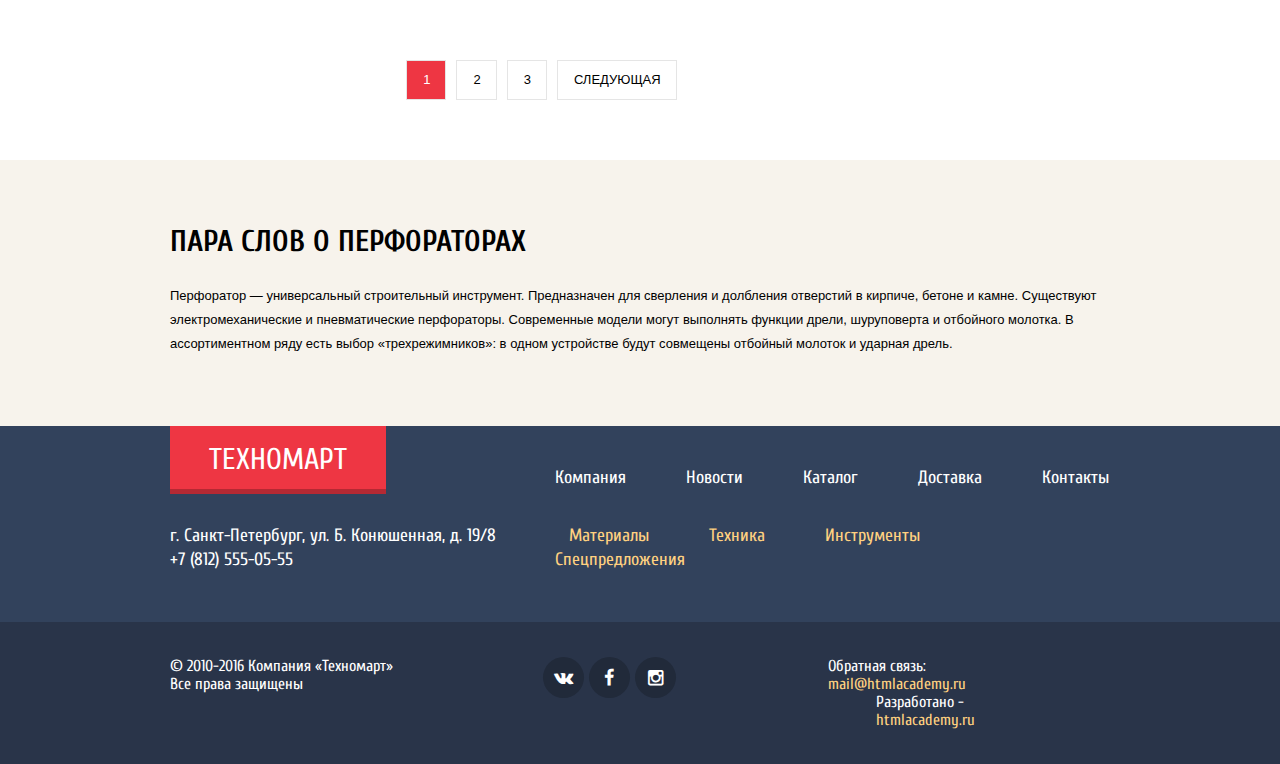
==== commit c2b9f509: "last edit and minify" ====
--- a/catalog-perforator.html
+++ b/catalog-perforator.html
@@ -1,305 +1,311 @@
 <!DOCTYPE html>
 <html>
-  <head>
+
+<head>
     <meta charset="utf-8">
-    <meta http-equiv="X-UA-Compatible" content="IE=edge,chrome=1">
     <title>Техномарт</title>
     <meta name="description" content="">
     <meta name="viewport" content="width=device-width">
     <link href="https://fonts.googleapis.com/css?family=Cuprum:400,400i,700,700i&subset=cyrillic" rel="stylesheet">
     <link href="https://fonts.googleapis.com/css?family=PT+Sans:400,700&subset=cyrillic" rel="stylesheet">
     <link rel="stylesheet" href="css/normalize.css">
-    <link rel="stylesheet" href="css/style.css">
-  </head>
-  <body>
+    <link rel="stylesheet" href="css/symbols-technomart.css">
+    <link rel="stylesheet" href="css/style.min.css">
+</head>
+
+<body>
     <header class="page-header page-header--catalog">
-     <div class="header-user-order clearfix">
-      <div class="container">
-        <div class="page-title">
-          <a href="#" class="index-link">Техномарт</a>
-        </div>
-        <div class="search-form icon-search">
-          <form action="#" method="get">
-            <input  class="search-input" type="search" id="search" value="Поиск: ">
-            <label for="search"></label>
-          </form>
-        </div>
-        <a href="bookmarks.html" class="user-bookmarks icon-bookmark">Закладки: <span class="bookmarks-value">0</span></a>
-        <a href="basket.html" class="user-basket icon-basket basket-fill">Корзина: <span class="basket-value">10</span></a>        <a href="order.html" class="user-order-btn">Оформить заказ</a>
-      </div>
-     </div>
-     <div class="container">
-      <div class="header-user-block clearfix">
-        <div class="shop-title">
-          <p>Интернет-магазин строительных материалов и инструментов для ремонта<p>
-        </div>
-        <div class="shop-contact">
-          <a href="tel:812 555 05 05" class="contact-phone icon-phone">+7 (812)555-05-05</a>
-          <p class="contact-address">г. Санкт-Петербург, ул. Б. Конюшенная, д. 19/8</p>
-        </div>
-        <div class="shop-login" style="display: none;">
-          <a href="#" class="btn login icon-login">Войти</a>
-          <a href="#" class="btn register">Регистрация</a>
-        </div>
-        <div class="shop-logged">
-          <a href="#" class="login icon-user">Равшан Джамшутович</a>
-          <a href="#" class="logged-link order">Мои заказы</a>
-          <span class="logged-link dotted"></span>
-          <a href="#" class="logged-link account">Личный кабинет</a>
-        </div>
-      </div>
-      <div class="header-page-menu">
-        <nav class="header-menu">
-          <ul>
-            <li><a href="index.html">Главная</a></li>
-            <li><a href="#">Компания</a></li>
-            <li><a href="catalog.html">Каталог</a></li>
-            <li><a href="#">Новости</a></li>
-            <li><a href="#">Спецпредложения</a></li>
-            <li><a href="#">Доставка</a></li>
-            <li><a href="#">Контакты</a></li>
-          </ul>
-        </nav>
-      </div>
-     </div>
+        <div class="header-user-order clearfix">
+            <div class="container">
+                <div class="page-title">
+                    <a href="#" class="index-link">Техномарт</a>
+                </div>
+                <div class="search-form icon-search">
+                    <form action="#" method="get">
+                        <input class="search-input" type="search" id="search" value="Поиск: ">
+                        <label for="search"></label>
+                    </form>
+                </div>
+                <a href="bookmarks.html" class="user-bookmarks icon-bookmark">Закладки: <span class="bookmarks-value">0</span></a>
+                <a href="basket.html" class="user-basket icon-basket basket-fill">Корзина: <span class="basket-value">10</span></a> <a href="order.html" class="user-order-btn">Оформить заказ</a>
+            </div>
+        </div>
+        <div class="container">
+            <div class="header-user-block clearfix">
+                <div class="shop-title">
+                    <p>Интернет-магазин строительных материалов и инструментов для ремонта
+                        <p>
+                </div>
+                <div class="shop-contact">
+                    <a href="tel:+78125550505" class="contact-phone icon-phone">+7 (812)555-05-05</a>
+                    <p class="contact-address">г. Санкт-Петербург, ул. Б. Конюшенная, д. 19/8</p>
+                </div>
+                <div class="shop-login" style="display: none;">
+                    <a href="#" class="btn login icon-login">Войти</a>
+                    <a href="#" class="btn register">Регистрация</a>
+                </div>
+                <div class="shop-logged">
+                    <a href="#" class="login icon-user">Равшан Джамшутович</a>
+                    <a href="#" class="logged-link order">Мои заказы</a>
+                    <span class="logged-link dotted"></span>
+                    <a href="#" class="logged-link account">Личный кабинет</a>
+                </div>
+            </div>
+            <div class="header-page-menu">
+                <nav class="header-menu">
+                    <ul>
+                        <li><a href="index.html">Главная</a></li>
+                        <li><a href="#">Компания</a></li>
+                        <li><a href="catalog.html">Каталог</a></li>
+                        <li><a href="#">Новости</a></li>
+                        <li><a href="#">Спецпредложения</a></li>
+                        <li><a href="#">Доставка</a></li>
+                        <li><a href="#">Контакты</a></li>
+                    </ul>
+                </nav>
+            </div>
+        </div>
     </header>
     <main class="container">
-      <nav class="breadcrumb">
-        <a href="#" class="icon-home"></a>
-        <a href="catalog.html" class="breadcrumb-link icon-right">Каталог</a>
-        <a href="#" class="breadcrumb-link icon-right">Инструменты</a>
-        <a class="breadcrumb-link icon-right">Перфораторы</a>
-      </nav>
-      <section class="page-content page-content--catalog clearfix">
-        <h1 class="content-title">Перфораторы</h1>
-        <aside class="content-filter ">
-          <h2 class="filter-title">Фильтр:</h2>
-          <form action="#" class="filter-product" method="get">
-            <fieldset class="filter price-filter">
-              <legend>Цена:</legend>
-              <div class="range-controls">
-                <div class="scale">
-                  <div class="bar"></div>
-                </div>
-                <div class="toggle toggle-min"></div>
-                <div class="toggle toggle-max"></div>
-              </div>
-              <div class="price-controls">
-                <label for="min-price"><input type="text" name="min-price" id="min-price" value="0"></label>
-                <span class="separator">-</span>
-                <label for="max-price"><input type="text" name="max-price" id="max-price" value="30000"></label>
-              </div>
-            </fieldset>
-            <fieldset class="filter filter-maker">
-              <legend>Производители:</legend>
-              <input class="maker-check" type="checkbox" name="maker" id="check-1" checked>
-              <label for="check-1">Bosch</label>
-              <input class="maker-check" type="checkbox" name="maker" id="check-2">
-              <label for="check-2">Интерскол</label>
-              <input class="maker-check" type="checkbox" name="maker" id="check-3" checked>
-              <label for="check-3">Makita</label>
-              <input class="maker-check" type="checkbox" name="maker" id="check-4">
-              <label  for="check-4">Dewalt</label>
-              <input class="maker-check" type="checkbox" name="maker" id="check-5">
-              <label for="check-5">Hitachi</label>
-            </fieldset>
-            <fieldset class="filter filter-power">
-              <legend>Питание:</legend>
-              <input class="power-radio" type="radio" name="power" id="radio-1" checked>
-              <label for="radio-1">Аккумуляторные</label>
-              <input class="power-radio" type="radio" name="power" id="radio-2">
-              <label for="radio-2">Сетевые</label>
-            </fieldset>
-            <button class="btn-submit" type="submit">Показать</button>
-          </form>
-        </aside>
-        <section class="catalog-block">
-          <div class="catalog-sort">
-            <h2 class="sort-title">Сортировать:</h2>
-            <a class="sort-item active-sort" href="#">По цене</a>
-            <a class="sort-item" href="#">По типу</a>
-            <a class="sort-item" href="#">По функционалу</a>
-            <div class="arrow-block">
-              <a class="arrow-item icon-up-dir active-arrow" href="#" ></a>
-              <a class="arrow-item icon-down-dir" href="#" ></a>
-            </div>
-		      </div>
-		      <div class="catalog-items catalog-items--perforators">
-		        <article class="catalog-item catalog-item--perforators">
-              <div class="item-hover">
-                <a href="#" class="item item-buy icon-basket">Купить</a>
-                <a href="#" class="item item-bookmark">В закладки</a>
-              </div>
-              <div class="catalog-item-img">
-                <img width="127" height="112" src="img/catalog-item-2.png" alt="Перфоратор BOSH BFG 9000">
-              </div>
-              <h3 class="catalog-item-title">Перфоратор BOSH BFG 3000</h3>
-              <p class="discount">22500 Р.</p>
-              <p class="price">15500 Р.</p>
-            </article>
-            <article class="catalog-item catalog-item--perforators">
-              <div class="item-hover">
-                <a href="#" class="item item-buy icon-basket">Купить</a>
-                <a href="#" class="item item-bookmark">В закладки</a>
-              </div>
-              <div class="catalog-item-img">
-                <img width="144" height="128" src="img/catalog-item-3.png" alt="Перфоратор BOSH BFG 6000">
-              </div>
-              <h3 class="catalog-item-title">Перфоратор BOSH BFG 6000</h3>
-              <p class="discount">30500 Р.</p>
-              <p class="price">25500 Р.</p>
-            </article>
-            <article class="catalog-item catalog-item--perforators new">
-              <div class="item-hover">
-                <a href="#" class="item item-buy icon-basket">Купить</a>
-                <a href="#" class="item item-bookmark">В закладки</a>
-              </div>
-              <div class="catalog-item-img">
-                <img width="127" height="112" src="img/catalog-item-2.png" alt="Перфоратор BOSH BFG 9000">
-              </div>
-              <h3 class="catalog-item-title">Перфоратор BOSH BFG 2000</h3>
-              <p class="discount"></p>
-              <p class="price">12500 Р.</p>
-          </article>
-          <article class="catalog-item catalog-item--perforators">
-              <div class="item-hover">
-                <a href="#" class="item item-buy icon-basket">Купить</a>
-                <a href="#" class="item item-bookmark">В закладки</a>
-              </div>
-              <div class="catalog-item-img">
-                <img width="127" height="112" src="img/catalog-item-2.png" alt="Перфоратор BOSH BFG 9000">
-              </div>
-              <h3 class="catalog-item-title">Перфоратор BOSH BFG 3000</h3>
-              <p class="discount">22500 Р.</p>
-              <p class="price">15500 Р.</p>
-            </article>
-            <article class="catalog-item catalog-item--perforators new">
-              <div class="item-hover">
-                <a href="#" class="item item-buy icon-basket">Купить</a>
-                <a href="#" class="item item-bookmark">В закладки</a>
-              </div>
-              <div class="catalog-item-img">
-                <img width="144" height="128" src="img/catalog-item-3.png" alt="Перфоратор BOSH BFG 6000">
-              </div>
-              <h3 class="catalog-item-title">Перфоратор BOSH BFG 6000</h3>
-              <p class="discount">30500 Р.</p>
-              <p class="price">25500 Р.</p>
-            </article>
-            <article class="catalog-item catalog-item--perforators">
-              <div class="item-hover">
-                <a href="#" class="item item-buy icon-basket">Купить</a>
-                <a href="#" class="item item-bookmark">В закладки</a>
-              </div>
-              <div class="catalog-item-img">
-                <img width="127" height="112" src="img/catalog-item-2.png" alt="Перфоратор BOSH BFG 9000">
-              </div>
-              <h3 class="catalog-item-title">Перфоратор BOSH BFG 2000</h3>
-              <p class="discount"></p>
-              <p class="price">12500 Р.</p>
-          </article>
-          <article class="catalog-item catalog-item--perforators new">
-              <div class="item-hover">
-                <a href="#" class="item item-buy icon-basket">Купить</a>
-                <a href="#" class="item item-bookmark">В закладки</a>
-              </div>
-              <div class="catalog-item-img">
-                <img width="127" height="112" src="img/catalog-item-2.png" alt="Перфоратор BOSH BFG 9000">
-              </div>
-              <h3 class="catalog-item-title">Перфоратор BOSH BFG 3000</h3>
-              <p class="discount">22500 Р.</p>
-              <p class="price">15500 Р.</p>
-            </article>
-            <article class="catalog-item catalog-item--perforators">
-              <div class="item-hover">
-                <a href="#" class="item item-buy icon-basket">Купить</a>
-                <a href="#" class="item item-bookmark">В закладки</a>
-              </div>
-              <div class="catalog-item-img">
-                <img width="144" height="128" src="img/catalog-item-3.png" alt="Перфоратор BOSH BFG 6000">
-              </div>
-              <h3 class="catalog-item-title">Перфоратор BOSH BFG 6000</h3>
-              <p class="discount">30500 Р.</p>
-              <p class="price">25500 Р.</p>
-            </article>
-            <article class="catalog-item catalog-item--perforators">
-              <div class="item-hover">
-                <a href="#" class="item item-buy icon-basket">Купить</a>
-                <a href="#" class="item item-bookmark">В закладки</a>
-              </div>
-              <div class="catalog-item-img">
-                <img width="127" height="112" src="img/catalog-item-2.png" alt="Перфоратор BOSH BFG 9000">
-              </div>
-              <h3 class="catalog-item-title">Перфоратор BOSH BFG 2000</h3>
-              <p class="discount"></p>
-              <p class="price">12500 Р.</p>
-            </article>
-		      </div>
-		      <div class="catalog-pagination">
-            <a href="#" class="pagination-item pagination-active">1</a>
-            <a href="#" class="pagination-item">2</a>
-            <a href="#" class="pagination-item">3</a>
-            <a href="#" class="pagination-item">Следующая</a>
-          </div>
+        <nav class="breadcrumb">
+            <a href="#" class="icon-home"></a>
+            <a href="catalog.html" class="breadcrumb-link icon-right">Каталог</a>
+            <a href="#" class="breadcrumb-link icon-right">Инструменты</a>
+            <a class="breadcrumb-link icon-right">Перфораторы</a>
+        </nav>
+        <section class="page-content page-content--catalog clearfix">
+            <h1 class="content-title">Перфораторы</h1>
+            <aside class="content-filter ">
+                <h2 class="filter-title">Фильтр:</h2>
+                <form action="#" class="filter-product" method="get">
+                    <fieldset class="filter price-filter">
+                        <legend>Цена:</legend>
+                        <div class="range-controls">
+                            <div class="scale">
+                                <div class="bar"></div>
+                            </div>
+                            <div class="toggle toggle-min"></div>
+                            <div class="toggle toggle-max"></div>
+                        </div>
+                        <div class="price-controls">
+                            <label for="min-price"><input type="text" name="min-price" id="min-price" value="0"></label>
+                            <span class="separator">-</span>
+                            <label for="max-price"><input type="text" name="max-price" id="max-price" value="30000"></label>
+                        </div>
+                    </fieldset>
+                    <fieldset class="filter filter-maker">
+                        <legend>Производители:</legend>
+                        <input class="maker-check" type="checkbox" name="maker" id="check-1" checked>
+                        <label for="check-1">Bosch</label>
+                        <input class="maker-check" type="checkbox" name="maker" id="check-2">
+                        <label for="check-2">Интерскол</label>
+                        <input class="maker-check" type="checkbox" name="maker" id="check-3" checked>
+                        <label for="check-3">Makita</label>
+                        <input class="maker-check" type="checkbox" name="maker" id="check-4">
+                        <label for="check-4">Dewalt</label>
+                        <input class="maker-check" type="checkbox" name="maker" id="check-5">
+                        <label for="check-5">Hitachi</label>
+                    </fieldset>
+                    <fieldset class="filter filter-power">
+                        <legend>Питание:</legend>
+                        <input class="power-radio" type="radio" name="power" id="radio-1" checked>
+                        <label for="radio-1">Аккумуляторные</label>
+                        <input class="power-radio" type="radio" name="power" id="radio-2">
+                        <label for="radio-2">Сетевые</label>
+                    </fieldset>
+                    <button class="btn-submit" type="submit">Показать</button>
+                </form>
+            </aside>
+            <section class="catalog-block">
+                <div class="catalog-sort">
+                    <h2 class="sort-title">Сортировать:</h2>
+                    <a class="sort-item active-sort" href="#">По цене</a>
+                    <a class="sort-item" href="#">По типу</a>
+                    <a class="sort-item" href="#">По функционалу</a>
+                    <div class="arrow-block">
+                        <a class="arrow-item icon-up-dir active-arrow" href="#"></a>
+                        <a class="arrow-item icon-down-dir" href="#"></a>
+                    </div>
+                </div>
+                <div class="catalog-items catalog-items--perforators">
+                    <article class="catalog-item catalog-item--perforators">
+                        <div class="item-hover">
+                            <a href="#" class="item item-open item-buy icon-basket">Купить</a>
+                            <a href="#" class="item item-bookmark">В закладки</a>
+                        </div>
+                        <div class="catalog-item-img">
+                            <img width="127" height="112" src="img/catalog-item-2.png" alt="Перфоратор BOSH BFG 9000">
+                        </div>
+                        <h3 class="catalog-item-title">Перфоратор BOSH BFG 3000</h3>
+                        <p class="discount">22500 Р.</p>
+                        <p class="price">15500 Р.</p>
+                    </article>
+                    <article class="catalog-item catalog-item--perforators">
+                        <div class="item-hover">
+                            <a href="#" class="item item-open item-buy icon-basket">Купить</a>
+                            <a href="#" class="item item-bookmark">В закладки</a>
+                        </div>
+                        <div class="catalog-item-img">
+                            <img width="144" height="128" src="img/catalog-item-3.png" alt="Перфоратор BOSH BFG 6000">
+                        </div>
+                        <h3 class="catalog-item-title">Перфоратор BOSH BFG 6000</h3>
+                        <p class="discount">30500 Р.</p>
+                        <p class="price">25500 Р.</p>
+                    </article>
+                    <article class="catalog-item catalog-item--perforators new">
+                        <div class="item-hover">
+                            <a href="#" class="item item-open item-buy icon-basket">Купить</a>
+                            <a href="#" class="item item-bookmark">В закладки</a>
+                        </div>
+                        <div class="catalog-item-img">
+                            <img width="127" height="112" src="img/catalog-item-2.png" alt="Перфоратор BOSH BFG 9000">
+                        </div>
+                        <h3 class="catalog-item-title">Перфоратор BOSH BFG 2000</h3>
+                        <p class="discount"></p>
+                        <p class="price">12500 Р.</p>
+                    </article>
+                    <article class="catalog-item catalog-item--perforators">
+                        <div class="item-hover">
+                            <a href="#" class="item item-open item-buy icon-basket">Купить</a>
+                            <a href="#" class="item item-bookmark">В закладки</a>
+                        </div>
+                        <div class="catalog-item-img">
+                            <img width="127" height="112" src="img/catalog-item-2.png" alt="Перфоратор BOSH BFG 9000">
+                        </div>
+                        <h3 class="catalog-item-title">Перфоратор BOSH BFG 3000</h3>
+                        <p class="discount">22500 Р.</p>
+                        <p class="price">15500 Р.</p>
+                    </article>
+                    <article class="catalog-item catalog-item--perforators new">
+                        <div class="item-hover">
+                            <a href="#" class="item item-open item-buy icon-basket">Купить</a>
+                            <a href="#" class="item item-bookmark">В закладки</a>
+                        </div>
+                        <div class="catalog-item-img">
+                            <img width="144" height="128" src="img/catalog-item-3.png" alt="Перфоратор BOSH BFG 6000">
+                        </div>
+                        <h3 class="catalog-item-title">Перфоратор BOSH BFG 6000</h3>
+                        <p class="discount">30500 Р.</p>
+                        <p class="price">25500 Р.</p>
+                    </article>
+                    <article class="catalog-item catalog-item--perforators">
+                        <div class="item-hover">
+                            <a href="#" class="item item-open item-buy icon-basket">Купить</a>
+                            <a href="#" class="item item-bookmark">В закладки</a>
+                        </div>
+                        <div class="catalog-item-img">
+                            <img width="127" height="112" src="img/catalog-item-2.png" alt="Перфоратор BOSH BFG 9000">
+                        </div>
+                        <h3 class="catalog-item-title">Перфоратор BOSH BFG 2000</h3>
+                        <p class="discount"></p>
+                        <p class="price">12500 Р.</p>
+                    </article>
+                    <article class="catalog-item catalog-item--perforators new">
+                        <div class="item-hover">
+                            <a href="#" class="item item-open item-buy icon-basket">Купить</a>
+                            <a href="#" class="item item-bookmark">В закладки</a>
+                        </div>
+                        <div class="catalog-item-img">
+                            <img width="127" height="112" src="img/catalog-item-2.png" alt="Перфоратор BOSH BFG 9000">
+                        </div>
+                        <h3 class="catalog-item-title">Перфоратор BOSH BFG 3000</h3>
+                        <p class="discount">22500 Р.</p>
+                        <p class="price">15500 Р.</p>
+                    </article>
+                    <article class="catalog-item catalog-item--perforators">
+                        <div class="item-hover">
+                            <a href="#" class="item item-open item-buy icon-basket">Купить</a>
+                            <a href="#" class="item item-bookmark">В закладки</a>
+                        </div>
+                        <div class="catalog-item-img">
+                            <img width="144" height="128" src="img/catalog-item-3.png" alt="Перфоратор BOSH BFG 6000">
+                        </div>
+                        <h3 class="catalog-item-title">Перфоратор BOSH BFG 6000</h3>
+                        <p class="discount">30500 Р.</p>
+                        <p class="price">25500 Р.</p>
+                    </article>
+                    <article class="catalog-item catalog-item--perforators">
+                        <div class="item-hover">
+                            <a href="#" class="item item-open item-buy icon-basket">Купить</a>
+                            <a href="#" class="item item-bookmark">В закладки</a>
+                        </div>
+                        <div class="catalog-item-img">
+                            <img width="127" height="112" src="img/catalog-item-2.png" alt="Перфоратор BOSH BFG 9000">
+                        </div>
+                        <h3 class="catalog-item-title">Перфоратор BOSH BFG 2000</h3>
+                        <p class="discount"></p>
+                        <p class="price">12500 Р.</p>
+                    </article>
+                </div>
+                <div class="catalog-pagination">
+                    <a href="#" class="pagination-item pagination-active">1</a>
+                    <a href="#" class="pagination-item">2</a>
+                    <a href="#" class="pagination-item">3</a>
+                    <a href="#" class="pagination-item">Следующая</a>
+                </div>
+            </section>
         </section>
-      </section>
     </main>
     <section class="about-catalog">
-      <div class="container">
-        <h2 class="about-title">Пара слов о перфораторах</h2>
-        <p class="about-text">
-          Перфоратор — универсальный строительный инструмент. Предназначен для сверления и долбления отверстий в кирпиче, бетоне и камне. Существуют электромеханические и пневматические перфораторы. Современные модели могут выполнять функции дрели, шуруповерта и отбойного молотка. В ассортиментном ряду есть выбор «трехрежимников»: в одном устройстве будут совмещены отбойный молоток и ударная дрель.
-        </p>
-      </div>
+        <div class="container">
+            <h2 class="about-title">Пара слов о перфораторах</h2>
+            <p class="about-text">
+                Перфоратор — универсальный строительный инструмент. Предназначен для сверления и долбления отверстий в кирпиче, бетоне и камне. Существуют электромеханические и пневматические перфораторы. Современные модели могут выполнять функции дрели, шуруповерта
+                и отбойного молотка. В ассортиментном ряду есть выбор «трехрежимников»: в одном устройстве будут совмещены отбойный молоток и ударная дрель.
+            </p>
+        </div>
     </section>
     <section class="footer-menu clearfix">
-      <div class="container">
-        <div class="menu-title">
-          <a href="index.html" class="menu-link index-link">Техномарт</a>
-        </div>
-        <ul class="footer-list">
-          <li><a href="#">Компания</a></li>
-          <li><a href="#">Новости</a></li>
-          <li><a href="#">Каталог</a></li>
-          <li><a href="#">Доставка</a></li>
-          <li><a href="#">Контакты</a></li>
-        </ul>
-        <div class="address">
-          <p class="address-text">г. Санкт-Петербург, ул. Б. Конюшенная, д. 19/8<br><a href="tel:812 555 05 55" class="address-tel">+7 (812) 555-05-55</a></p>
-        </div>
-        <ul class="footer-list footer-list--good">
-          <li><a href="#">Материалы</a></li>
-          <li><a href="#">Техника</a></li>
-          <li><a href="#">Инструменты</a></li>
-          <li><a href="#">Спецпредложения</a></li>
-        </ul>
-      </div>
+        <div class="container">
+            <div class="menu-title">
+                <a href="index.html" class="menu-link index-link">Техномарт</a>
+            </div>
+            <ul class="footer-list">
+                <li><a href="#">Компания</a></li>
+                <li><a href="#">Новости</a></li>
+                <li><a href="#">Каталог</a></li>
+                <li><a href="#">Доставка</a></li>
+                <li><a href="#">Контакты</a></li>
+            </ul>
+            <div class="address">
+                <p class="address-text">г. Санкт-Петербург, ул. Б. Конюшенная, д. 19/8<br><a href="tel:+78125550555" class="address-tel">+7 (812) 555-05-55</a></p>
+            </div>
+            <ul class="footer-list footer-list--good">
+                <li><a href="#">Материалы</a></li>
+                <li><a href="#">Техника</a></li>
+                <li><a href="#">Инструменты</a></li>
+                <li><a href="#">Спецпредложения</a></li>
+            </ul>
+        </div>
     </section>
     <footer class="page-footer clearfix">
-      <div class="container">
-        <div class="footer-copyright">
-          <p>&copy; 2010-2016 Компания &laquo;Техномарт&raquo;<br>Все права защищены</p>
-        </div>
-        <div class="footer-social">
-          <a href="#" class="social icon-vk"></a>
-          <a href="#" class="social icon-facebook"></a>
-          <a href="#" class="social icon-instagramm"></a>
-        </div>
-        <div class="feedback clearfix">
-          <p class="feedback-text">Обратная связь:<a href="mailto:mail@htmlacademy.ru" class="feedback-link">mail@htmlacademy.ru</a></p>
-          <p class="feedback-text">Разработано - <a href="https://htmlacademy.ru" class="feedback-link">htmlacademy.ru</a></p>
-        </div>
-      </div>      
+        <div class="container">
+            <div class="footer-copyright">
+                <p>&copy; 2010-2016 Компания &laquo;Техномарт&raquo;<br>Все права защищены</p>
+            </div>
+            <div class="footer-social">
+                <a href="#" class="social icon-vk"></a>
+                <a href="#" class="social icon-facebook"></a>
+                <a href="#" class="social icon-instagramm"></a>
+            </div>
+            <div class="feedback clearfix">
+                <p class="feedback-text">Обратная связь:<a href="mailto:mail@htmlacademy.ru" class="feedback-link">mail@htmlacademy.ru</a></p>
+                <p class="feedback-text">Разработано - <a href="https://htmlacademy.ru" class="feedback-link">htmlacademy.ru</a></p>
+            </div>
+        </div>
     </footer>
-    <div class="modal-content modal-content--catalog">
-       <button class="modal-content--close" type="button">Закрыть</button>
-       <div class="modal-catalog__text">
-        <p>Товар добавлен в корзину!</p>
-       </div>
-       <div class="modal-content__button">
-         <a href="make_order.html" class="modal-catalog__btn">Оформить заказ</a>
-         <button class="modal-catalog__btn modal-catalog__btn--close " type="button">Продолжить покупки</button>
-      </div> 
+    <div class="modal-content modal-content__catalog">
+        <button class="modal-content--close item-close" type="button">Закрыть</button>
+        <div class="modal-catalog__text">
+            <p>Товар добавлен в корзину!</p>
+        </div>
+        <div class="modal-content__button">
+            <a href="make_order.html" class="modal-catalog__btn">Оформить заказ</a>
+            <button class="modal-catalog__btn modal-catalog__btn--close item-close" type="button">Продолжить покупки</button>
+        </div>
     </div>
     <div class="modal-overlay"></div>
-  </body>
-</html>
+    <script src="js/script.min.js"></script>
+</body>
+
+</html>--- a/css/symbols-technomart.css
+++ b/css/symbols-technomart.css
@@ -0,0 +1,218 @@
+@font-face {
+    font-weight: normal;
+    font-style: normal;
+    font-family: "symbols-technomart";
+    src: url("../fonts/symbols-technomart.woff") format("woff"), url("../fonts/symbols-technomart.woff2") format("woff2");
+}
+
+[class^="icon-"]::before,
+[class*=" icon-"]::before {
+    display: inline-block;
+    width: 1em;
+    margin-right: 0.8em;
+    margin-left: 0.2em;
+    font-weight: normal;
+    line-height: 1em;
+    font-family: "symbols-technomart";
+    text-align: center;
+    text-transform: none;
+    text-decoration: inherit;
+    font-style: normal;
+    font-variant: normal;
+    speak: none;
+    opacity: 0.3;
+    -webkit-transition: all 0.2s linear;
+    transition: all 0.2s linear;
+}
+
+[class^="icon-"]:hover::before,
+[class*=" icon-"]:hover::before {
+    opacity: 1;
+}
+
+[class^="icon-"]:active::before,
+[class*=" icon-"]:active::before {
+    opacity: 0.5;
+}
+
+.icon-left::before {
+    content: "\3c";
+}
+
+
+/* "&lt;" */
+
+.icon-right::before {
+    content: "\3e";
+}
+
+
+/* "&gt;" */
+
+.icon-basket::before {
+    content: "\62";
+}
+
+
+/* "b" */
+
+.icon-facebook::before {
+    content: "\66";
+}
+
+
+/* "f" */
+
+.icon-twitter::before {
+    content: "\74";
+}
+
+
+/* "t" */
+
+.icon-vk::before {
+    content: "\76";
+}
+
+
+/* "v" */
+
+.icon-up::before {
+    content: "\2c4";
+}
+
+
+/* "˄" */
+
+.icon-down::before {
+    content: "\2c5";
+}
+
+
+/* "˅" */
+
+.icon-left-big::before {
+    content: "\2190";
+}
+
+
+/* "←" */
+
+.icon-right-big::before {
+    content: "\2192";
+}
+
+
+/* "→" */
+
+.icon-login::before {
+    content: "\2386";
+}
+
+
+/* "⎆" */
+
+.icon-logout::before {
+    content: "\241b";
+}
+
+
+/* "␛" */
+
+.icon-up-dir::before {
+    content: "\25b2";
+}
+
+
+/* "▲" */
+
+.icon-down-dir::before {
+    content: "\25bc";
+}
+
+
+/* "▼" */
+
+.icon-circle::before {
+    content: "\25cb";
+}
+
+
+/* "○" */
+
+.icon-circle-dot::before {
+    content: "\25cf";
+}
+
+
+/* "●" */
+
+.icon-star::before {
+    content: "\2605";
+}
+
+
+/* "★" */
+
+.icon-check-off::before {
+    content: "\2610";
+}
+
+
+/* "☐" */
+
+.icon-check-on::before {
+    content: "\2611";
+}
+
+
+/* "☑" */
+
+.icon-youtube::before {
+    content: "\f39e";
+}
+
+
+/* "" */
+
+.icon-home::before {
+    content: "🏠";
+}
+
+
+/* "\1f3e0" */
+
+.icon-user::before {
+    content: "👨";
+}
+
+
+/* "\1f468" */
+
+.icon-phone::before {
+    content: "📞";
+}
+
+
+/* "\1f4de" */
+
+.icon-instagramm::before {
+    content: "📷";
+}
+
+
+/* "\1f4f7" */
+
+.icon-search::before {
+    content: "🔍";
+}
+
+
+/* "\1f50d" */
+
+.icon-bookmark::before {
+    content: "🔖";
+}
+
+
+/* "\1f516" */--- a/css/style.min.css
+++ b/css/style.min.css
@@ -0,0 +1 @@
+body{position:relative;margin:0;padding:0;font-weight:400;font-size:14px;line-height:18px;font-family:'Cuprum', 'Arial', sans-serif;color:#fff}.container{max-width:960px;margin:0 auto;padding:0 10px}h1,h2,h3,p{margin:0}a{display:block;font-size:17px;line-height:17px;text-decoration:none;color:#ffffff;-webkit-transition:all 0.2s linear;transition:all 0.2s linear}ul{margin:0;padding:0;list-style:none}.link{padding:11px 0 9px;font-size:14px;line-height:18px;text-align:center;text-transform:uppercase;background:#ee3643;border-radius:3px}.link:hover{background:#ca2c37}.link:active{background:#ba2732}.new::before{content:'';position:absolute;top:0;right:0;z-index:10;width:60px;height:60px;background:url(../img/new-figure.png) no-repeat}.sizer-content{width:31.9%}.sizer-catalog{width:23%}.clearfix::after{content:'';display:table;clear:both}.page-header{margin-bottom:60px;padding-bottom:60px;font-size:0;background:#f1f5f7}.header-user-order{margin-bottom:46px;background:#293449}.header-user-order .page-title,.header-user-order a,.header-user-order .search-form,.header-user-order form{display:inline-block;vertical-align:top}.header-user-order .page-title{width:23%;text-align:center;background:#ee3643;box-shadow:0 5px 0 #b52933}.header-user-order .page-title:hover{background:#ca2c37;box-shadow:0 5px 0 #9a212a}.header-user-order .page-title:active{background:#ba2732;box-shadow:0 5px 0 #8e1e26}.page-title .index-link{padding:9px 0;font-size:24px;font-weight:400;line-height:24px;text-transform:uppercase}.header-user-order .search-form{width:27.5%;padding:12px 17px 10px;font-size:17px;line-height:18px}.search-form .search-input{font-size:17px;line-height:18px;color:#fff;background:transparent;border:none;outline:none}.search-form:hover,.header-user-order .user-bookmarks:hover,.header-user-order .user-basket:hover{background:#212a3a}.header-user-order .user-bookmarks:active,.header-user-order .user-basket:active{opacity:0.5}.header-user-order .user-bookmarks,.header-user-order .user-basket,.header-user-order .user-order-btn{width:16%;padding:12px 17px;font-size:17px;line-height:19px}.header-user-order .basket-fill{background:#ee3643}.header-user-order .basket-fill:hover{background:#ca2c37}.header-user-order .basket-fill:active{background:#ba2732}.header-user-order .user-order-btn{background:#63a63e}.header-user-order .user-order-btn:hover{background:#5fbb2d}.header-user-order .user-order-btn:active{opacity:0.6}.header-user-block{margin-bottom:44px}.header-user-block .shop-title{float:left;width:32%;padding:8px 52px;font-size:16px;font-weight:inherit;line-height:24px;font-style:italic;color:#ee3643}.header-user-block .shop-contact{float:left;width:28.7%;text-align:center}.shop-contact .contact-phone{padding:9px 0 9px;padding-right:42px;font-size:21px;line-height:18px;color:#e9292a;border:3px solid #fff}.shop-contact .contact-address{font-size:inherit;line-height:24px;color:#000}.shop-contact .icon-phone::before,.shop-contact .icon-phone:hover::before{margin-right:40px;color:#b7bfc8;opacity:1}.header-user-block .shop-login{float:right;width:31%}.shop-login .btn{display:inline-block;padding:12px 25px;font-size:21px;line-height:18px;color:#000;background:hsl(0, 0%, 100%)}.shop-login .btn:hover{color:#ee3643}.shop-login .btn:hover::before{color:#32425c}.shop-login .btn:active{color:rgba(0, 0, 0, 0.6)}.shop-login .login{margin-right:10px;padding-left:14px;padding-right:23px}.shop-login .login:before{margin-right:14px}.shop-login .register{padding:14px 25px 13px}.header-page-menu{background:#293449}.header-menu ul{margin:0;padding:0 20px;list-style:none;box-shadow:0 5px 0 0 #212a3a}.header-menu li{display:inline-block;vertical-align:top;font-size:0}.header-menu a{padding:19px 29px;font-size:17px;line-height:17px}.header-menu a:hover{background:#212a3a}.header-menu a:active{opacity:0.6}.page-content{margin-bottom:53px;font-size:0}.page-content article{display:inline-block;vertical-align:top}.page-content .content-item{position:relative;padding:20px 24px;margin-right:20px;margin-bottom:20px;font-size:24px;font-weight:700;line-height:30px;background-repeat:no-repeat;background-position:bottom 27px right 43px}.page-content .content-item:nth-child(3n),.page-content .item_grn{margin-right:0}.item_ylw{background:#f6b22d;background-image:url(../img/paint-item.png)}.item_ylw:last-of-type{margin-right:0;margin-bottom:0;background-image:url(../img/auto-item.png);background-position:bottom 28px right 31px}.item_bl{background:#4aafde;background-image:url(../img/dril-item.png);background-position:bottom 29px right 28px}.item_prl{background:#cc79d1;background-image:url(../img/tractor-item.png);background-position:bottom 30px right 31px}.item_grn{background:#85d179;background-image:url(../img/basket-item.png);background-position:bottom 25px right 45px}.content-item .item-btn{width:135px;margin-top:15px;padding:10px 0;font-size:14px;line-height:18px;text-transform:uppercase;text-align:center;background:rgba(0, 0, 0, 0.1);border-radius:3px}.content-item .item-btn:hover{background:rgba(0, 0, 0, 0.2)}.content-item .item-btn:active{background:rgba(0, 0, 0, 0.3)}.page-content .slider{position:relative;float:left;width:65.9%;margin-right:20px;overflow:hidden}.slider .btn-slide{position:absolute;width:45px;height:45px;padding:0;font-size:45px;line-height:18px;background:transparent;border:none;outline:none;cursor:pointer}.slider .btn-slide::before{margin:0;color:#fff;opacity:1}.slider .btn-left{top:50%;left:15px;margin-top:-20px;background-position:-9px -9px}.slider .btn-right{top:50%;right:15px;margin-top:-20px;background-position:-52px -9px}.slider .slide-dots{position:absolute;left:50%;bottom:36px;margin-left:-15px;width:30px;height:10px}.slide-dots .dots{display:inline-block;width:10px;height:10px;margin-right:10px;background:#fff;border:2px solid #fff;border-radius:50%}.slide-dots .dots:last-child{margin-right:0}.dot-active{background:#ee3643}.slider .slider-inner{font-size:0}.slider-inner .slide{display:none;vertical-align:top;width:100%;min-height:266px;padding:20px 25px;background:url(../img/slide-1.png) no-repeat 100% 100%}.slider-inner .slide:last-of-type{background-image:url(../img/slide-2.png)}.slide .slide-title{margin-bottom:10px;font-size:36px;font-weight:700;line-height:32px;text-transform:uppercase}.slide .slide-desc{font-size:18px;line-height:24px;font-family:'PTsans', sans-serif}.slide .slide-btn{position:absolute;bottom:20px;width:195px}.slider-inner .slide-show{display:block}.popular-good{margin-bottom:20px}.popular-header{width:100%;margin-bottom:20px;padding:25px 25px 25px 30px;background:#f7f3ec}.popular-header .popular-title{float:left;margin-top:5px;font-size:30px;line-height:1em;text-transform:uppercase;color:#32425c}.popular-header .popular-link{float:right;width:253px}.popular-good .catalog-items{font-size:0}.catalog-items .catalog-item{position:relative;display:inline-block;vertical-align:top;margin-right:20px;font-family:'PTsans', sans-serif;text-align:center;border:1px solid #e5e5e5}.catalog-item:nth-child(4n){margin-right:0}.catalog-item .item-hover{position:absolute;top:0;left:0;display:none;width:100%;height:175px;padding:40px 0;text-align:center;text-transform:uppercase;background:#fff}.item-hover .item{width:141px;margin:0 auto;padding:10px;font-size:14px;font-family:'Cuprum', sans-serif;line-height:18px;color:#fff;text-align:center;border-radius:3px}.item-hover .item-buy{margin-bottom:7px;color:#fff;text-align:left;background:#63a63e;box-shadow:inset 0 -3px 0 0 #367315}.item-hover .item-buy::before{margin-right:25px}.item-hover .item-buy:hover{background-color:#5fbb2d}.item-hover .item-buy:active{background-color:#518534;box-shadow:none}.item-hover .item-bookmark{padding:7px;color:#32425c;background:#fff;border:3px solid #63a63e}.item-hover .item-bookmark:hover{border-color:#32425c}.item-hover .item-bookmark:active{border-color:#32425c;opacity:0.3}.catalog-item .catalog-item-img{width:100%;height:175px;margin-bottom:5px}.catalog-item-img img{max-width:100%}.catalog-item .catalog-item-title{padding:0 20px;margin-bottom:15px;font-size:18px;line-height:20px;color:#000}.catalog-item .discount{min-height:17px;margin-bottom:11px;font-size:17px;line-height:18px;color:#999;text-decoration:line-through}.catalog-item .price{position:relative;width:141px;padding:10px 0 11px;margin:0 auto 20px;font-size:17px;line-height:17px;background:#ee3643;border-radius:3px;cursor:default}.catalog-item .price::after{content:'';position:absolute;top:0;right:-19px;width:0;height:0;border:19px solid #fff;border-left-color:#ee3643}.catalog-item:hover .item-hover{display:block}.catalog-item:hover{box-shadow:0 10px 25px rgba(41, 52, 73, 0.5)}.popular-maker{margin-bottom:65px}.popular-maker .maker-block{font-size:0}.maker-block .maker-link{display:inline-block;vertical-align:top;width:220px;height:145px;margin-right:20px;margin-bottom:20px;border:1px solid #e5e5e5}.maker-block .maker-link:nth-child(4n){margin-right:0}.maker-block .maker-link:hover{box-shadow:0 10px 25px 0 rgba(41, 52, 73, 0.5)}.maker-block .maker-link:active{box-shadow:0 4px 10px 0 rgba(41, 52, 73, 0.5)}.maker-block .maker-link:active img{opacity:0.3}.service{margin-bottom:80px;padding-top:1px;background:#f2f6f8}.service .service-text{margin-top:65px;margin-bottom:25px}.service-text .service-title{margin-bottom:35px;font-size:30px;line-height:24px;color:#000;text-transform:uppercase}.service-text .service-desc{margin-bottom:15px;font-size:13px;font-family:'PTsans', sans-serif;line-height:24px;color:#000}.features-tab input{display:none}.service-features .tab-controls{position:relative;float:left;width:25.5%;padding:48px 0;margin-right:80px}.service-features .tab-controls::before{content:'';position:absolute;top:0;bottom:0;right:0;z-index:10;width:10px;background:url(../img/shadow.png) no-repeat 0 0}.tab-controls .tab-toggle{display:block;width:100%;padding:15px 22px 16px;font-size:21px;line-height:30px;background:#32425c;box-shadow:inset 0 -1px 0 #293449}.tab-controls .tab-toggle:hover{background:#293449}.tab-1:checked~.tab-controls .toggle-1,.tab-2:checked~.tab-controls .toggle-2,.tab-3:checked~.tab-controls .toggle-3{color:#32425c;background:#fff;box-shadow:none}.service-features .features-desc{float:right;width:65.9%}.features-desc .desc-block{width:100%;min-height:330px;padding:48px 0 0}.desc-block .desc-wrapp{width:44.3%}.desc-wrapp .desc-title{margin-bottom:30px;font-size:36px;line-height:24px;color:#32425c;text-transform:uppercase}.desc-wrapp .desc-text{font-size:13px;font-family:'PTsans', sans-serif;line-height:24px;color:#000}.desc--credit .desc-text{margin-bottom:30px}.desc--guarantee .desc-wrapp{width:61%}.desc-wrapp .desc-link{width:71%}.desc--deliver{display:none;background:url(../img/service-auto.png) no-repeat;background-position:top 72px right 0}.desc--guarantee{display:none;background:url(../img/service-guarantee.png) no-repeat;background-position:top 48px right 0}.desc--credit{display:none;background:url(../img/service-credit.png) no-repeat;background-position:top 48px right 0}.tab-1:checked~.features-desc .desc--deliver,.tab-2:checked~.features-desc .desc--guarantee,.tab-3:checked~.features-desc .desc--credit{display:block}.about-comp{margin-bottom:80px;color:#000}.about-comp .company{float:left;width:57%}.about-comp .company-title{margin-bottom:25px;font-size:30px;text-transform:uppercase}.about-comp .company-text{margin-bottom:25px;font-size:13px;font-family:"PTsans", sans-serif;line-height:24px}.company .company-text:nth-of-type(2){margin-bottom:0}.company .company-list{margin-bottom:35px}.company-list li{position:relative;margin-bottom:20px;padding-left:35px;font-size:18px;line-height:20px;font-weight:700}.company-list li::before{content:'';position:absolute;top:50%;left:0;width:25px;height:2px;margin-top:-2px;background:#ee3643}.company .company-more{width:41%}.about-comp .company-contact{float:right;width:32%}.company-contact .company-text{margin-bottom:35px}.company-contact .company-maps{width:300px;height:158px;margin-bottom:40px;background:url(../img/img-map.png) no-repeat;cursor:pointer}.company-maps img{width:100%;height:auto}.footer-menu{padding-bottom:50px;background:#32425c}.footer-menu a,.footer-menu p{font-size:18px;line-height:24px}.footer-menu .menu-title{float:left;width:23%;text-align:center;background:#ee3643;box-shadow:inset 0 -5px 0 0 #b52933}.menu-title .menu-link{padding:19px;font-size:30px;line-height:30px;text-transform:uppercase}.footer-menu .menu-title:hover{background:#ca2c37;box-shadow:inset 0 -5px 0 #9a212a}.footer-menu .menu-title:active{background:#ba2732;box-shadow:inset 0 -5px 0 #8e1e26}.footer-menu .footer-list{float:right;width:59%;margin-top:40px;padding-bottom:10px;font-size:0}.footer-list li{display:inline-block;vertical-align:bottom;margin-right:60px}.footer-list li:last-child{margin-right:0}.footer-menu .address{float:left;width:35%;margin-top:30px}.footer-menu .footer-list--good{margin-top:24px;padding:0}.footer-list--good a{color:#ffd180}.footer-list--good li:first-child{margin-left:14px}.footer-list a:hover{text-decoration:underline}.footer-list a:active{opacity:0.5}.page-footer{padding:35px 0;font-size:16px;line-height:18px;background:#293449}.page-footer .footer-copyright{float:left;width:24%}.page-footer .footer-social{float:left;width:46%;font-size:0;text-align:center}.footer-social .social{display:inline-block;vertical-align:middle;width:41px;height:41px;margin-right:5px;padding-top:12px;font-size:18px;line-height:11px;text-align:center;background:#212a3a;border-radius:50%}.footer-social .social::before{margin:0;padding:0;opacity:1}.footer-social .social:hover,.footer-social .social:active{background:#ee3643}.page-footer .feedback{float:right;width:30%}.feedback .feedback-text{float:left}.feedback .feedback-text:last-child{margin-left:48px}.feedback-text .feedback-link{font-size:16px;line-height:18px;color:#ffd180}.feedback-text .feedback-link:hover{text-decoration:underline}.feedback-text .feedback-link:active{color:#ee3643}.page-header--catalog{margin-bottom:0}.page-content--catalog{margin-bottom:60px;font-size:14px;font-family:'PTsans', sans-serif}.shop-logged{float:right;width:32%}.shop-logged .login{width:100%;padding:12px 10px;font-size:21px;color:#000;background:#fff}.shop-logged .login::before,.shop-logged .login::after{font-style:22px;line-height:18px;color:#32425c}.shop-logged .login::after{content:'\241b';padding-left:30px;font-family:'symbols-technomart';opacity:0.3}.shop-logged .login:hover::after{opacity:1}.shop-logged .login:active,.shop-logged .login:active::before,.shop-logged .login:active::after{color:rgba(50, 66, 92, 0.3)}.shop-logged .logged-link{display:inline-block;vertical-align:top;margin-top:10px;font-size:16px;color:#32425c;text-decoration:underline;text-align:center}.shop-logged .logged-link:hover{color:#ee3643}.shop-logged .logged-link:active{color:#32425c;opacity:0.3}.shop-logged .dotted{width:12px;height:12px;margin-top:13px;margin-right:10px;background:#32425c;border-radius:50%;border:4px solid #f2f6f8}.order{margin-left:20px;margin-right:15px}.breadcrumb{margin-top:25px;font-size:0}.breadcrumb a{display:inline-block;vertical-align:top;font-size:13px;font-family:'PTsans', sans-serif;line-height:18px;text-transform:uppercase;color:#000}.breadcrumb [class*="icon-"]::before,.breadcrumb [class*="icon-"]:hover::before,.breadcrumb [class*="icon-"]:active::before{font-size:16px;line-height:18px;color:#c1c6ce;opacity:1}.breadcrumb .breadcrumb-link{padding-left:14px}.page-content .content-title{width:100%;margin-top:25px;margin-bottom:20px;padding:32px 30px;font-size:30px;font-weight:400;font-family:"Cuprum", sans-serif;line-height:30px;color:#32425c;text-transform:uppercase;background:#f2f6f8}.content-filter{float:left;width:23%;margin-right:20px;text-transform:uppercase;color:#000}.catalog-block{float:left;width:74.7%}.content-filter .filter-title{width:100%;margin-bottom:20px;padding:10px 18px;font-size:13px;line-height:18px;color:#000;background:#f7f3ec;border-radius:3px}.content-filter .filter{margin:0;margin-bottom:20px;padding:0;padding-bottom:25px;border:none;border-bottom:1px solid #e5e5e5;outline:none}.content-filter .filter:last-of-type{margin-bottom:30px;border-bottom:none}.filter legend{margin-bottom:15px;font-size:17px;line-height:30px;font-weight:700}.price-filter .range-controls{position:relative;margin-bottom:13px;width:100%;padding:39px 20px;background:#f7f3ec;border-radius:3px}.range-controls .scale{height:2px;background-color:#d7dcde}.scale .bar{margin-right:28px;height:2px;background:#00ca74}.toggle{position:absolute;width:20px;height:20px;border:8px solid #fff;border-radius:50%;background-color:#ababab;cursor:pointer}.toggle-min{top:30px;left:10px}.toggle-max{top:30px;right:38px}.price-controls{font-size:0}.price-controls label{display:inline-block;width:44%}.price-controls .max-price{text-align:right}.price-controls input{width:100%;padding:10px;font-size:17px;line-height:18px;text-align:center;color:#283136;border:none;border-radius:3px;outline:none;background-color:#f7f3ec}.price-controls .separator{margin:0 10px;font-size:16px;line-height:18px}.filter-maker input,.filter-power input{display:none}.filter-maker label,.filter-power label{position:relative;display:block;margin-bottom:23px;padding-left:35px;font-size:15px;line-height:20px}.filter-maker label::before,.filter-power label::before{content:'\2610';position:absolute;top:0;left:0;width:23px;height:23px;font-size:28px;font-family:"symbols-technomart";color:#c1c1c1}.maker-check:checked+label::before{content:'\2611'}.maker-check:disabled+label::before{opacity:0.3}.filter-power label::before{content:'\25cb'}.power-radio:checked+label::before{content:'\25cf'}.ower-radio:disabled+label::before{opacity:0.3}.content-filter .btn-submit{width:65%;padding:9px 0 9px;font-size:inherit;font-family:inherit;line-height:inherit;text-transform:uppercase;text-align:center;background:transparent;border:1px solid #e5e5e5;outline:none}.content-filter .btn-submit:hover{border-color:#bdc6ca}.content-filter .btn-submit:active{border-color:#ee3643}.catalog-block .catalog-sort{display:inline-block;vertical-align:top;width:100%;margin-bottom:20px;padding:10px 19px 6px;font-size:0;font-weight:inherit;font-family:'PTsans', sans-serif;line-height:18px;text-transform:uppercase;background:#f7f3ec}.catalog-sort .sort-title{display:inherit;margin:0;margin-right:40px;font-size:13px;color:#000}.catalog-sort .sort-item{display:inherit;margin-right:40px;font-size:13px;color:rgba(0, 0, 0, 0.3);border-bottom:1px dotted #ee3643}.catalog-sort .sort-item:hover{color:rgba(0, 0, 0, 1);border-bottom-style:solid}.catalog-sort .sort-item:active{border:none}.catalog-sort .active-sort{color:#ee3643;border:none}.catalog-sort .active-sort:hover{border:none}.catalog-sort .arrow-block{float:right}.arrow-block .arrow-item{display:inline-block;vertical-align:top;margin-right:20px;font-size:23px;line-height:20px;color:#c1c1c1}.arrow-block .arrow-item:last-of-type{margin-right:0}.arrow-block .arrow-item:before{width:11px;height:11px;margin:0}.arrow-block .arrow-item:hover{color:rgba(0, 0, 0, 1)}.arrow-block .arrow-item:active::before{color:#ee3643;opacity:1}.arrow-block .active-arrow::before{color:#ee3643;opacity:1}.arrow-block .active-arrow:hover{color:#ee3643}.catalog-items--perforators .catalog-item--perforators{width:31%;margin-bottom:20px;margin-right:20px}.catalog-items--perforators .catalog-item--perforators:nth-child(3n){margin-right:0}.catalog-block .catalog-pagination{margin-top:50px;font-size:0}.catalog-pagination .pagination-item{display:inline-block;vertical-align:top;padding:10px 15px 10px 16px;margin-right:10px;font-size:13px;font-family:'PTSans', sans-serif;line-height:18px;color:#000;text-align:center;text-transform:uppercase;border:1px solid #e5e5e5}.catalog-pagination .pagination-item:hover{border-color:#bdc6ca}.catalog-pagination .pagination-item:active{border-color:#ee3643}.catalog-pagination .pagination-active{background:#ee3643;color:#fff}.about-catalog{padding:70px 0;line-height:24px;color:#000;background:#f7f3ec}.about-catalog .about-title{margin-bottom:30px;font-size:30px;font-family:'Cuprum', sans-serif;text-transform:uppercase}.about-catalog .about-text{font-size:13px;font-family:'PTsans', sans-serif}.modal-overlay{position:fixed;width:100%;height:100%;display:none;top:0;left:0;z-index:10;background:rgba(0, 0, 0, 0.5)}.modal-overlay--show{display:block}.modal-content{position:absolute;left:50%;z-index:20;display:none;width:620px;margin-left:-310px;background:#fff;box-shadow:0 20px 40px 0 rgba(41, 52, 73, 0.75);border-top:7px solid #ee3643}.modal-content__catalog{top:420px}.modal-content--close{position:absolute;top:5px;right:5px;width:25px;height:25px;padding:0;font-size:0;background:#fff;border:none;outline:none;cursor:pointer}.modal-content--close::before,.modal-content--close::after{content:"";position:absolute;top:10px;left:0;width:25px;height:5px;background:#ee3643}.modal-content--close::before{transform:rotate(-45deg)}.modal-content--close::after{transform:rotate(45deg)}.modal-content__catalog .modal-catalog__text{width:100%;padding:50px 0;padding-left:100px}.modal-catalog__text p{position:relative;font-size:30px;line-height:65px;color:#000;text-align:center}.modal-catalog__text p::before{content:"";position:absolute;top:0;left:0;width:65px;height:65px;border-radius:50%;background:#63a63e url(../img/modal-check.png) no-repeat center center}.modal-content__button{width:100%;padding:37px 80px;font-size:0;background:#f7f3ec}.modal-content__button .modal-catalog__btn,.modal-content__button .modal-content__btn{display:inline-block;width:47.8%;margin-right:20px;padding:10px 0;font-size:14px;line-height:18px;color:#fff;text-align:center;text-transform:uppercase;background:#ee3643;border-radius:3px;border:none;outline:none}.modal-content__button .modal-catalog__btn:nth-child(2n){margin-right:0}.modal-catalog__btn:hover,.modal-content__btn:hover{background:#ca2c37}.modal-catalog__btn:active,.modal-content__btn:active{background:#ba2732}.modal-content__button .modal-catalog__btn--close{color:#000;background:#fff;cursor:pointer}.modal-content__button .modal-catalog__btn--close:hover,.modal-content__button .modal-catalog__btn--close:active{outline:2px solid #000}.modal-content__index{bottom:200px}.modal-content__user-form{padding:48px 80px 30px;font-size:0}.modal-content__user-form p{display:inline-block;width:47.8%;margin-right:20px;margin-bottom:20px}.modal-content__user-form p:nth-child(2n){margin-right:0}.modal-content__user-form label{display:block;margin-bottom:10px;font-size:18px;line-height:18px;color:#000}.modal-content__user-form input{width:100%;padding:8px 14px;font-size:13px;line-height:18px;color:#000;border:2px solid #d7dcde;box-sizing:border-box}.modal-content__user-form textarea{width:100%;margin:0;padding:8px 14px;font-size:13px;line-height:18px;color:#000;border:2px solid #d7dcde}.modal-content__button .modal-content__btn--submit{width:100%}.modal-content__map{position:absolute;bottom:350px;left:50%;z-index:20;display:none;width:940px;height:445px;margin-left:-470px;box-shadow:0 0 15px 2px rgba(35, 31, 32, 0.5);background:#ccc url(../img/img-map.png) no-repeat center center}.modal-content__map .modal-content__map-btn{background:transparent}.modal-content--show,.modal-map--show{display:block;animation:show 0.8s}.modal-error{animation:error 0.7s}@keyframes "error"{0% 100%{transform:translateY(0);}10% 30% 50% 70% 90%{transform:translateY(-10px);}20% 40% 60% 80%{transform:translateY(10px);}}@keyframes "show"{0%{transform:translateX(-700px);}40%{transform:translateX(640px);}70%{transform:translateX(-320px);}100%{transform:translateX(0);}}